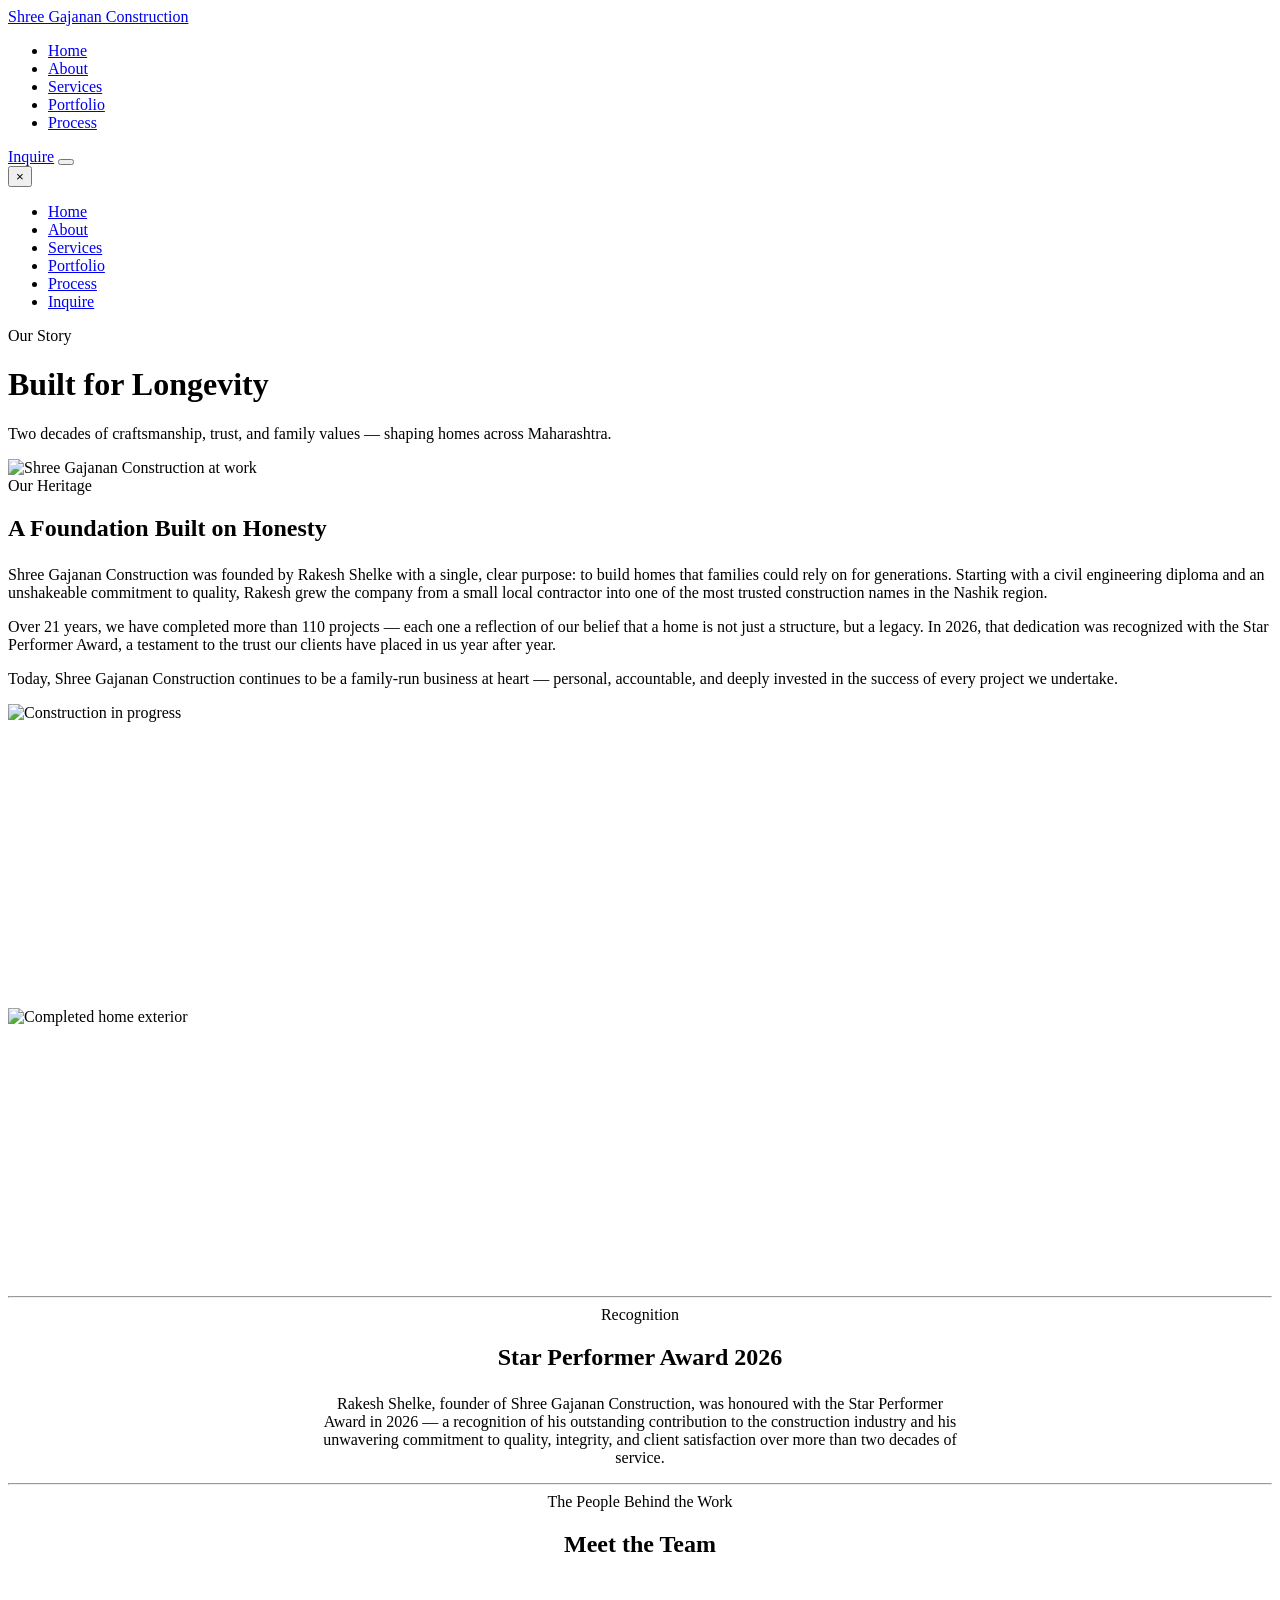
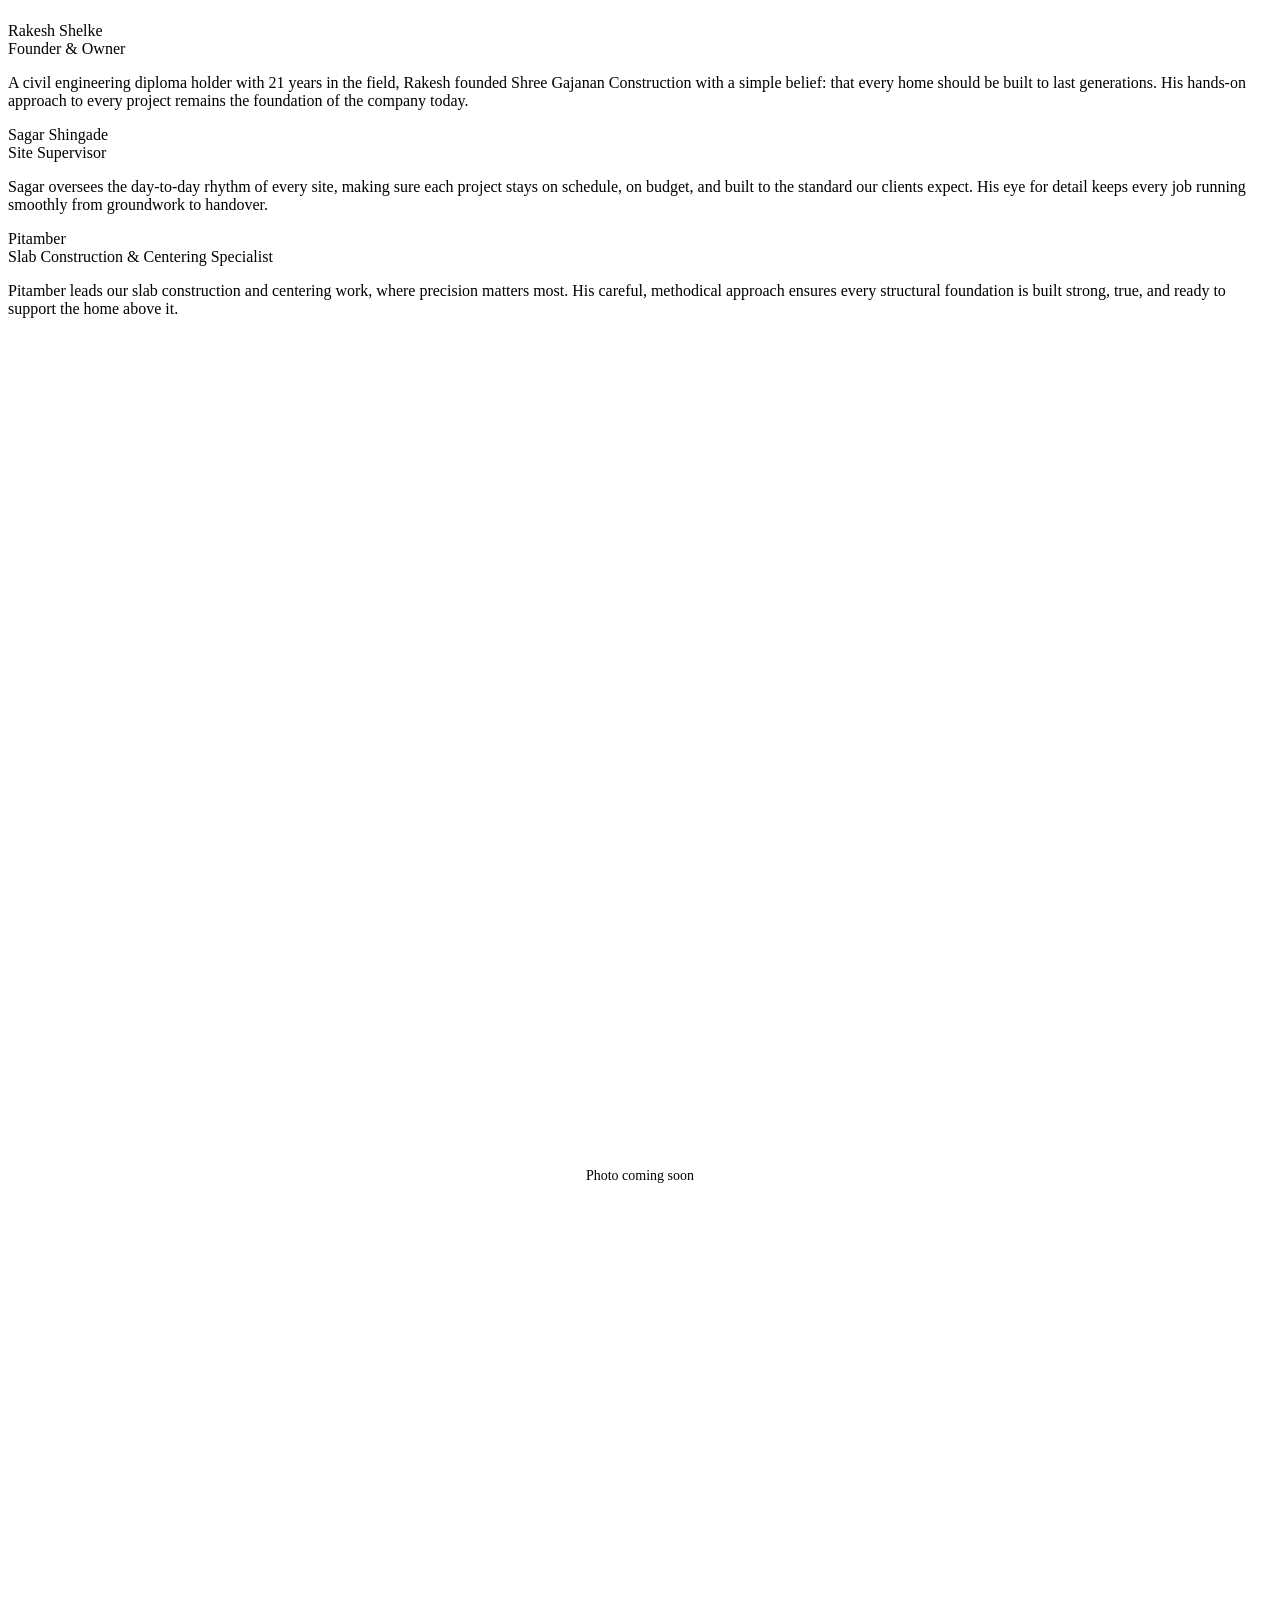
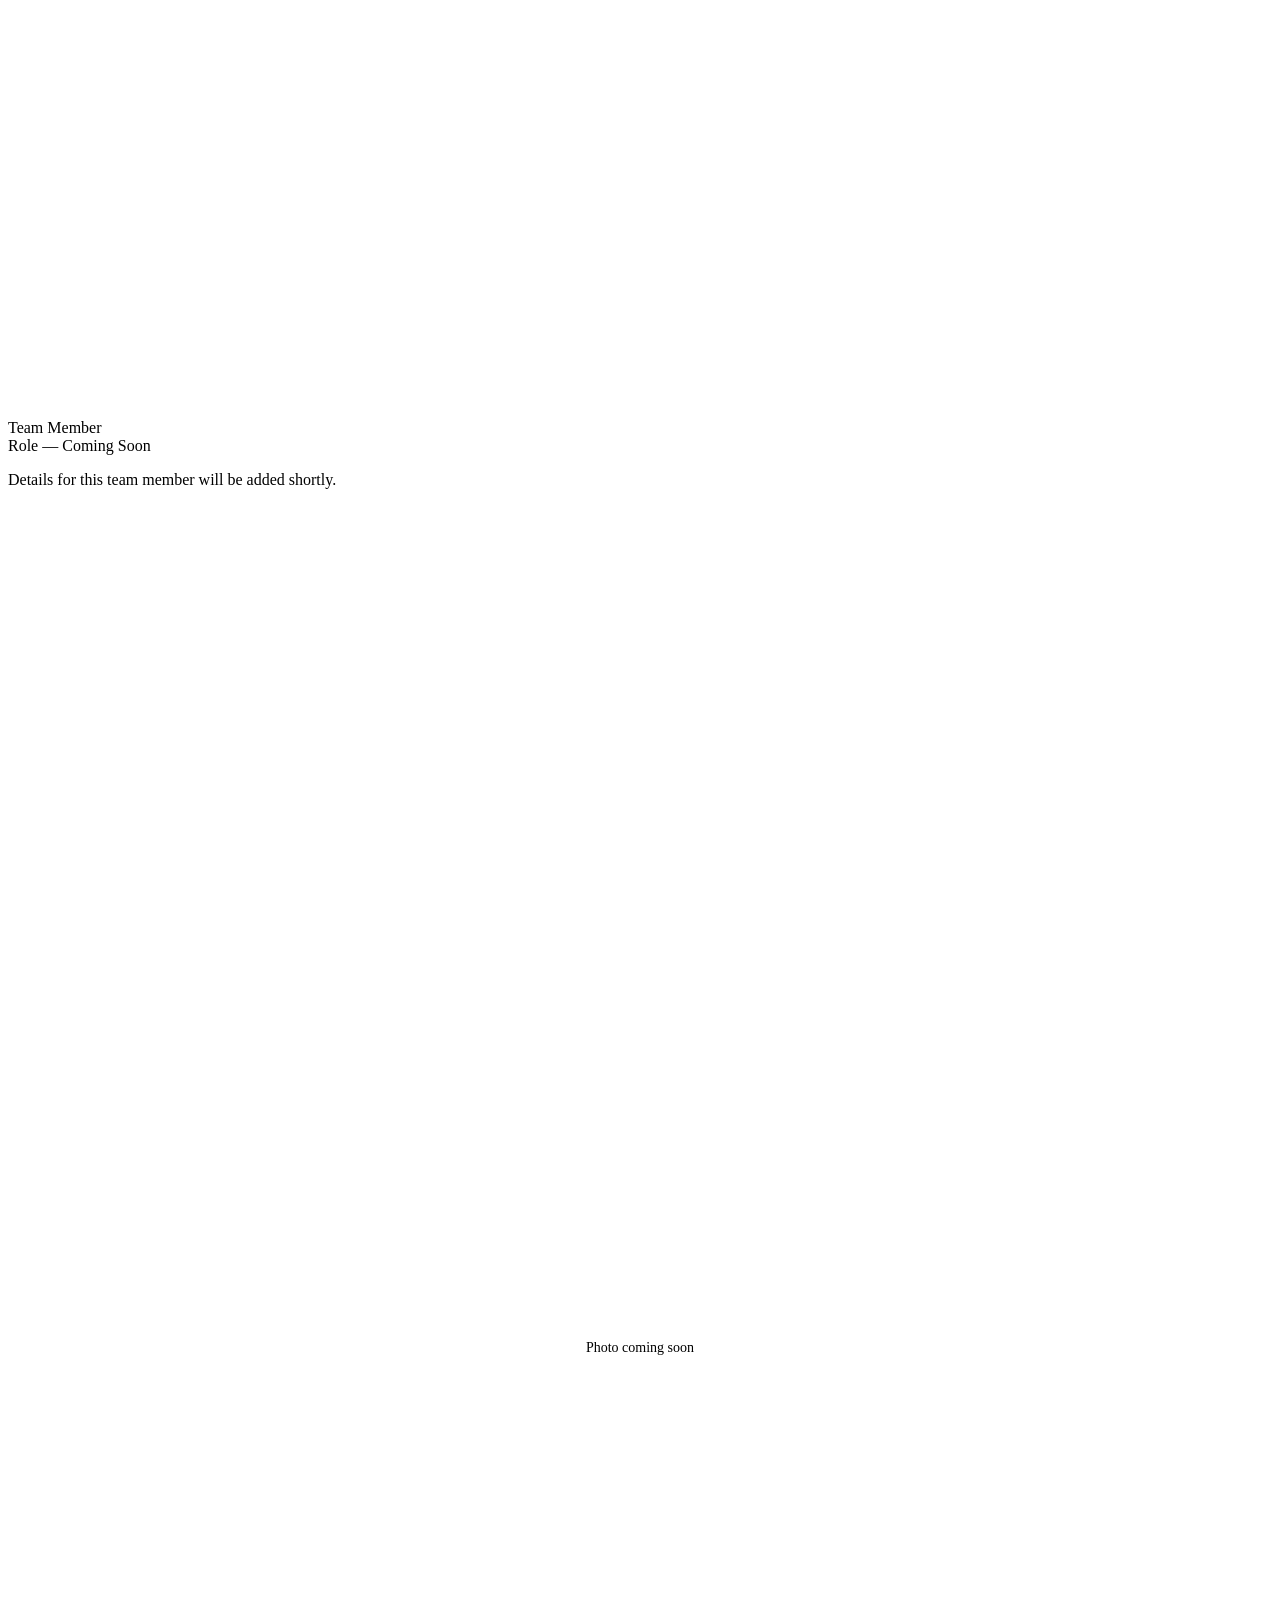
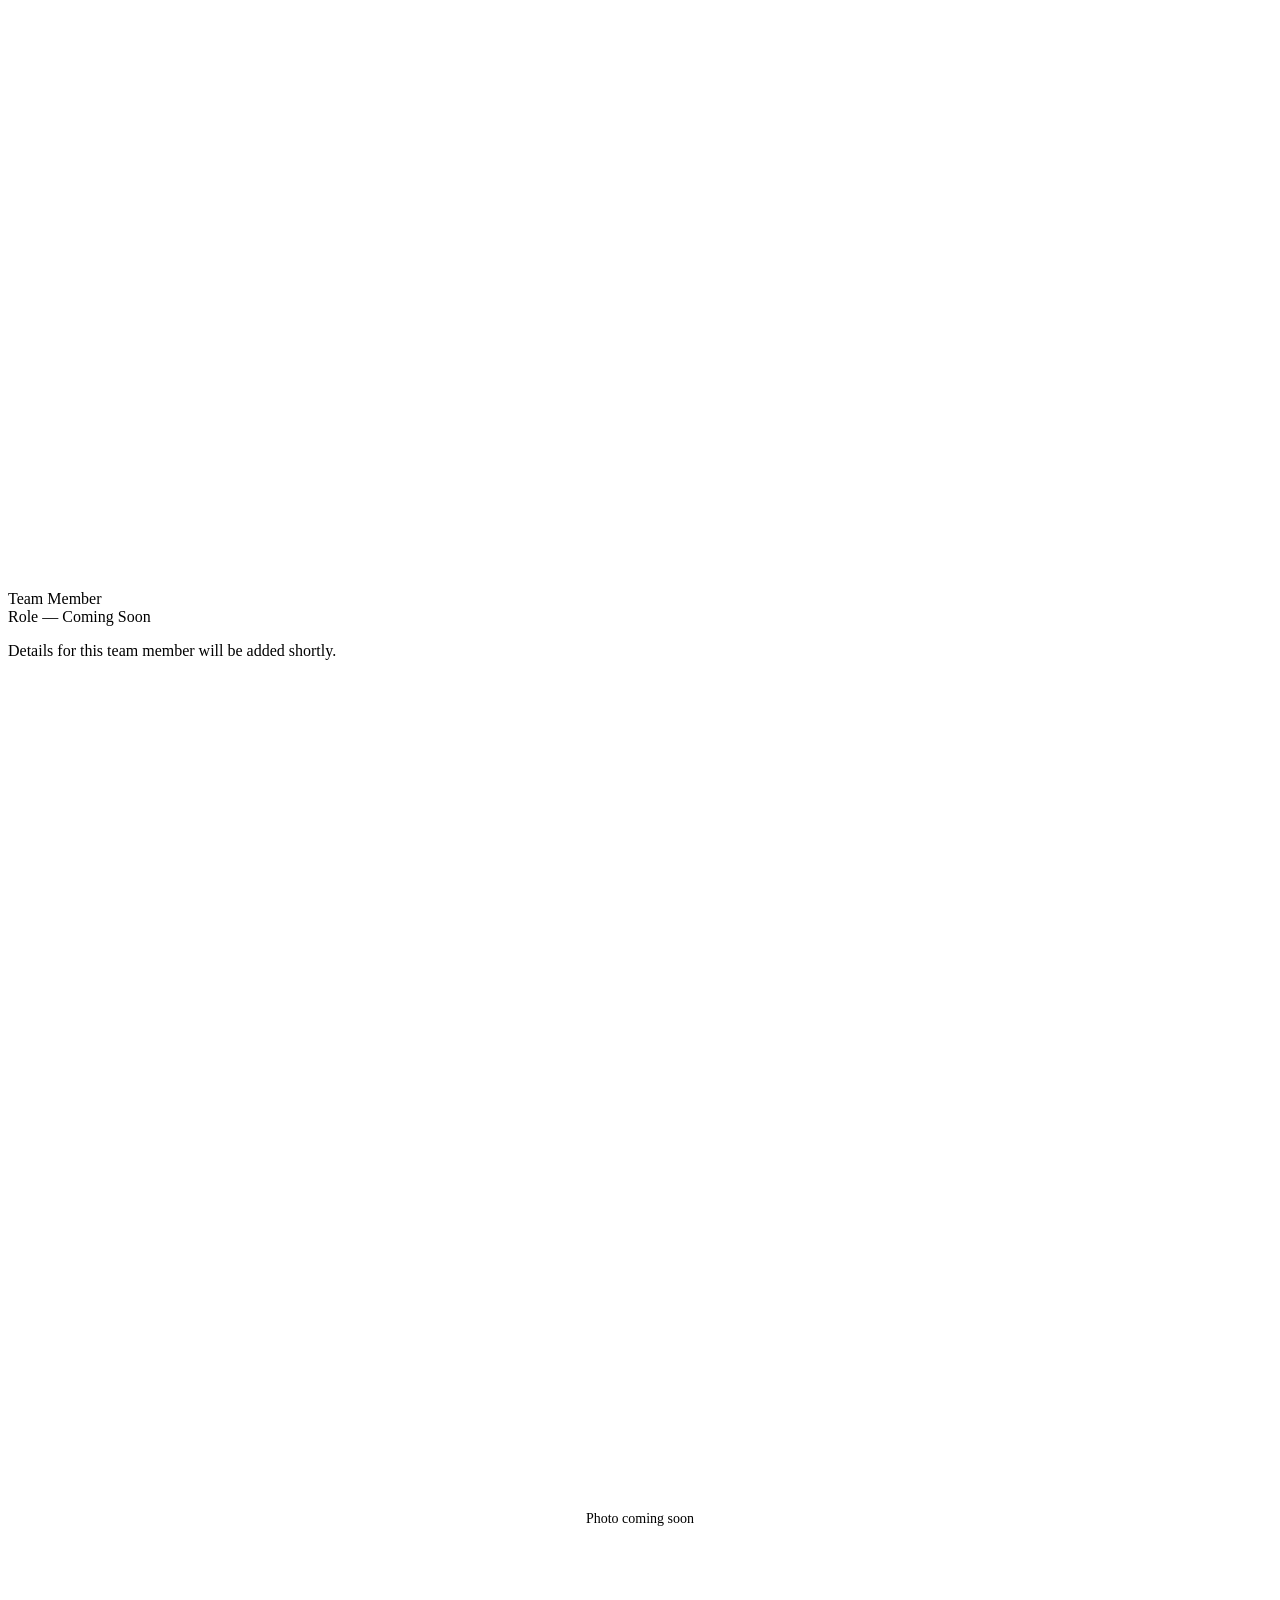
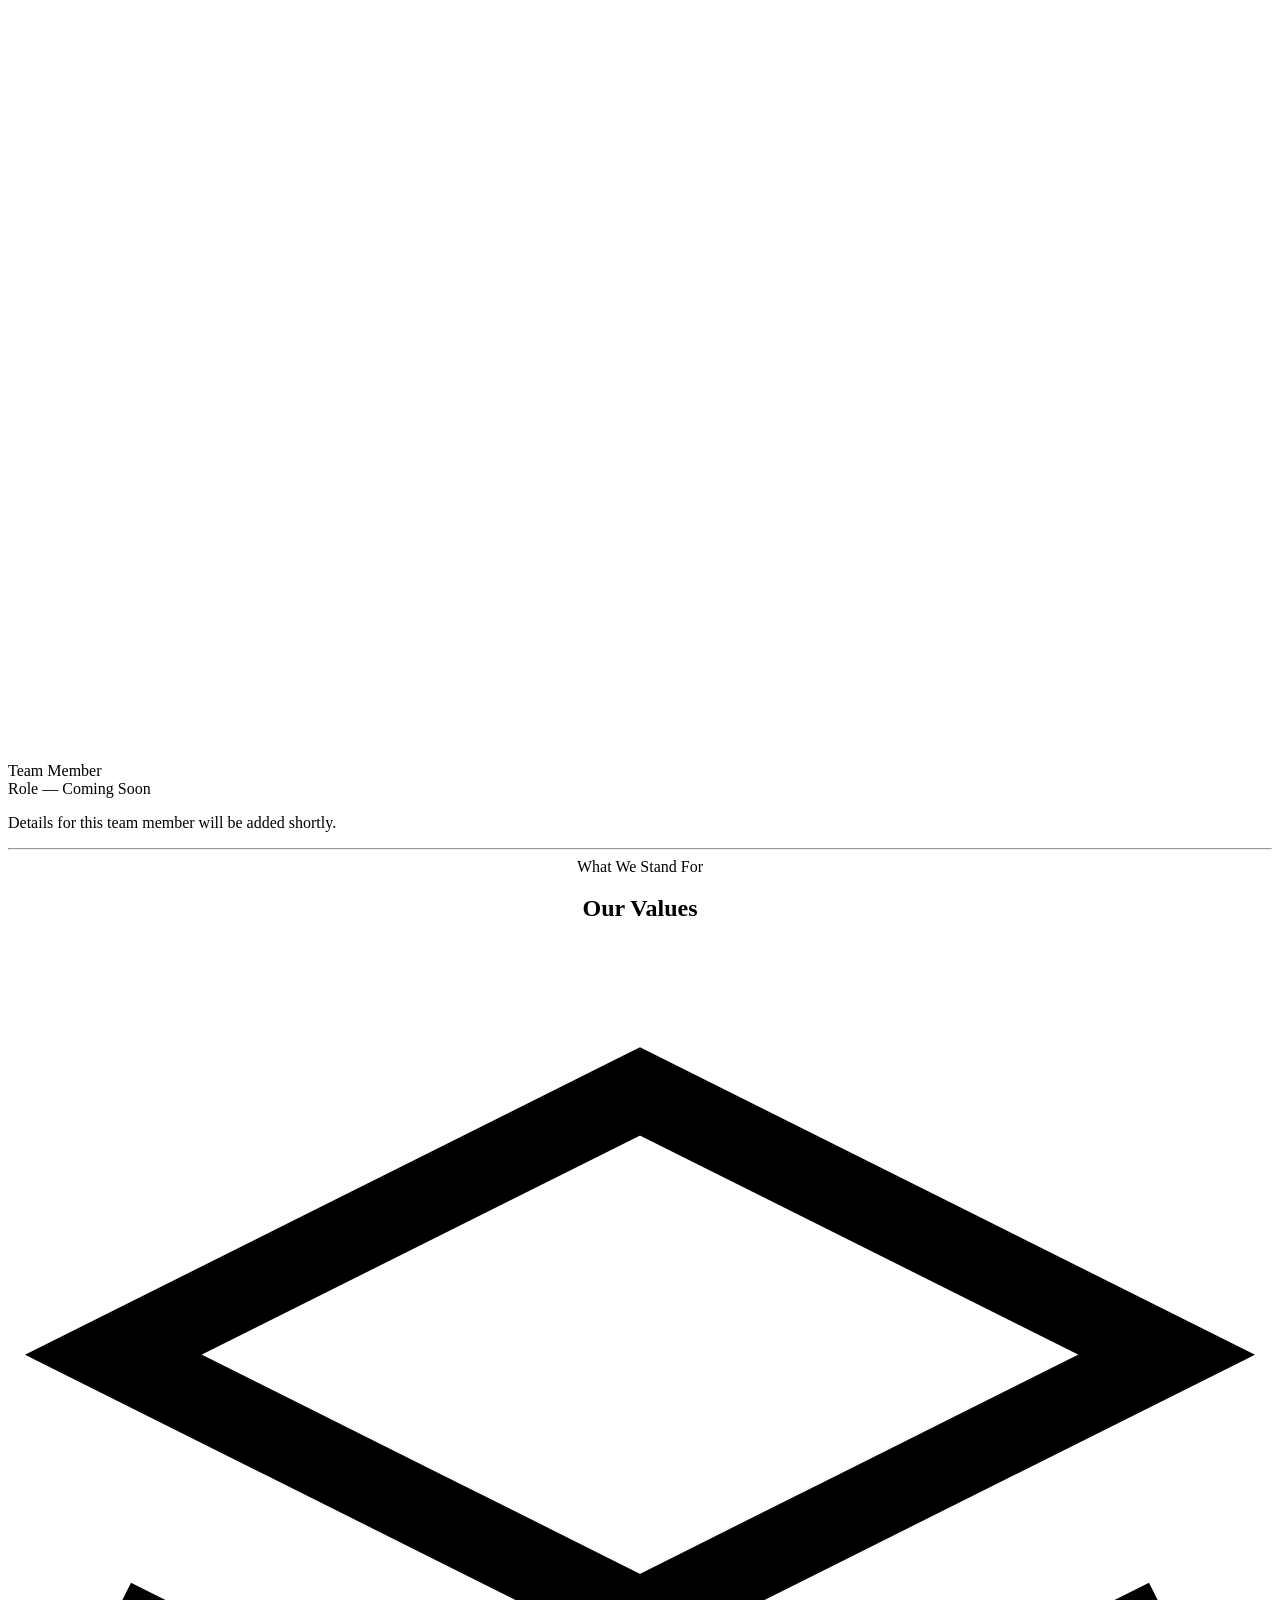
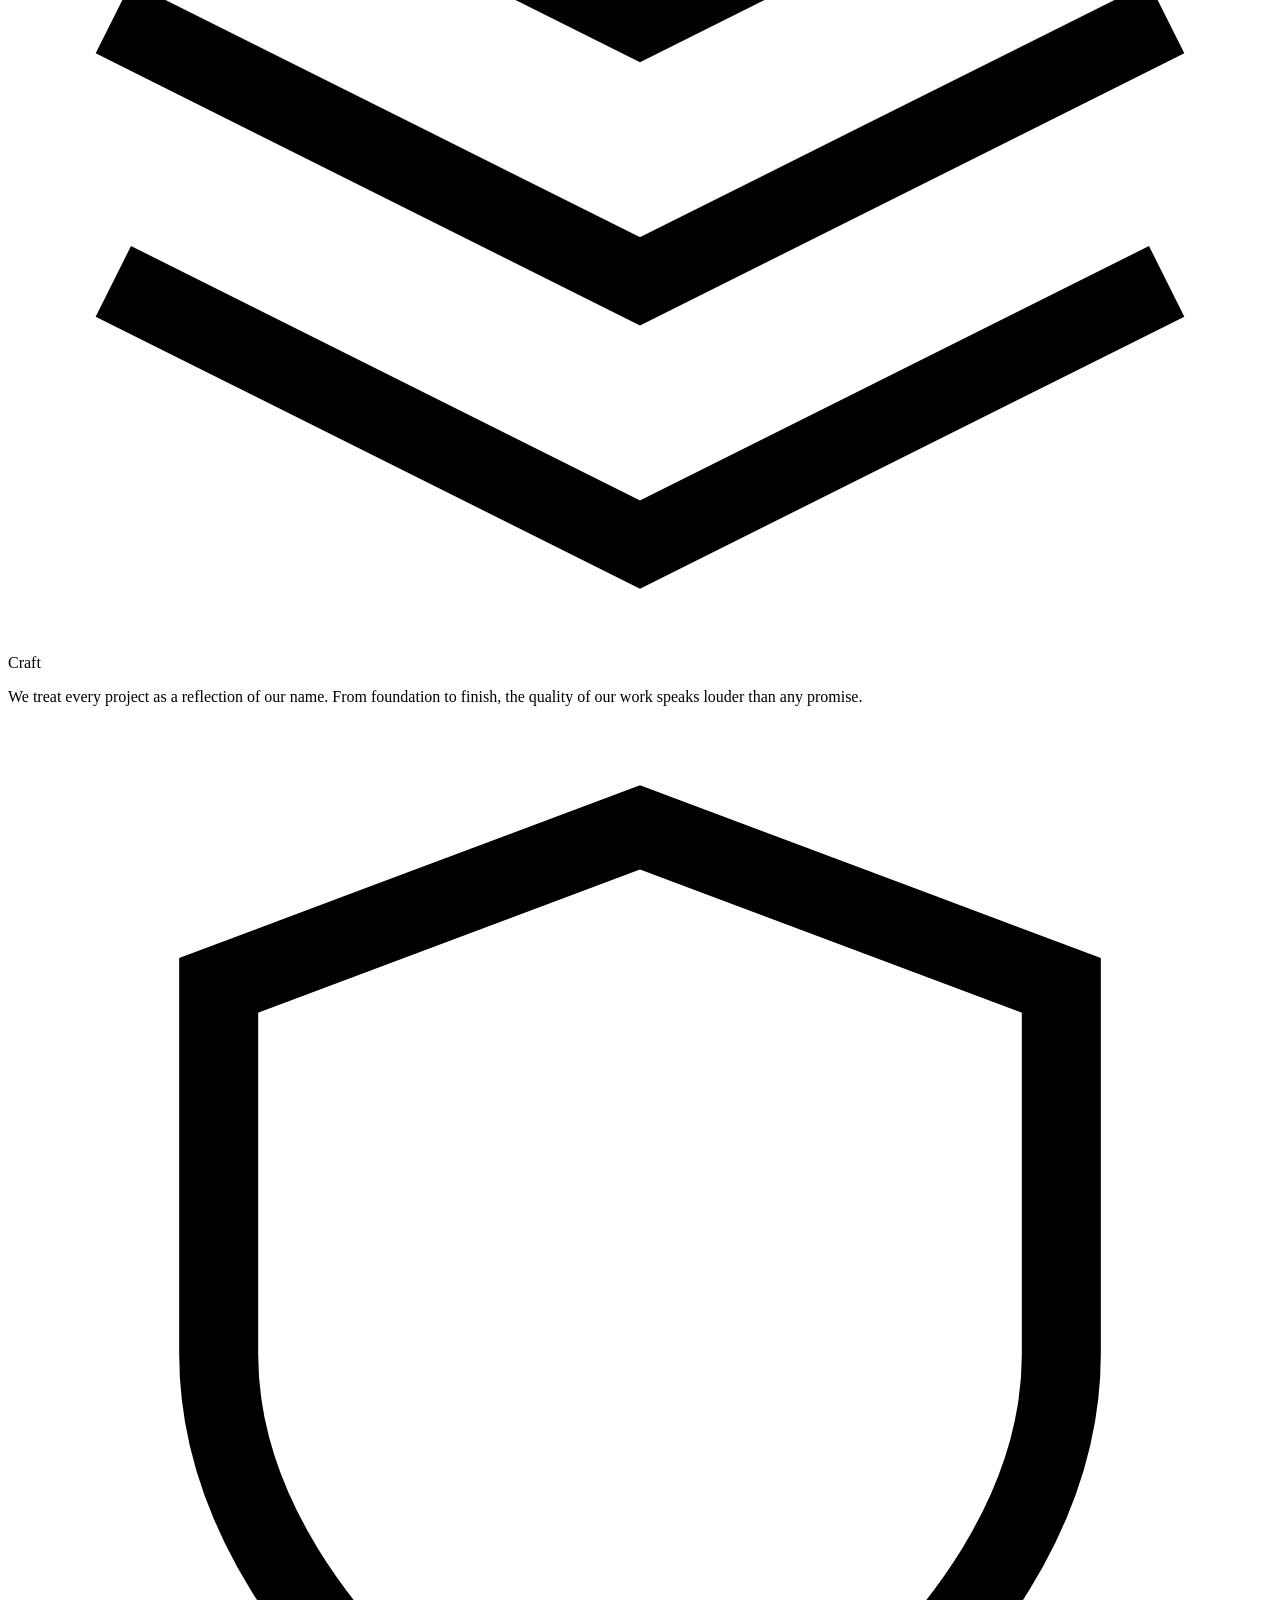
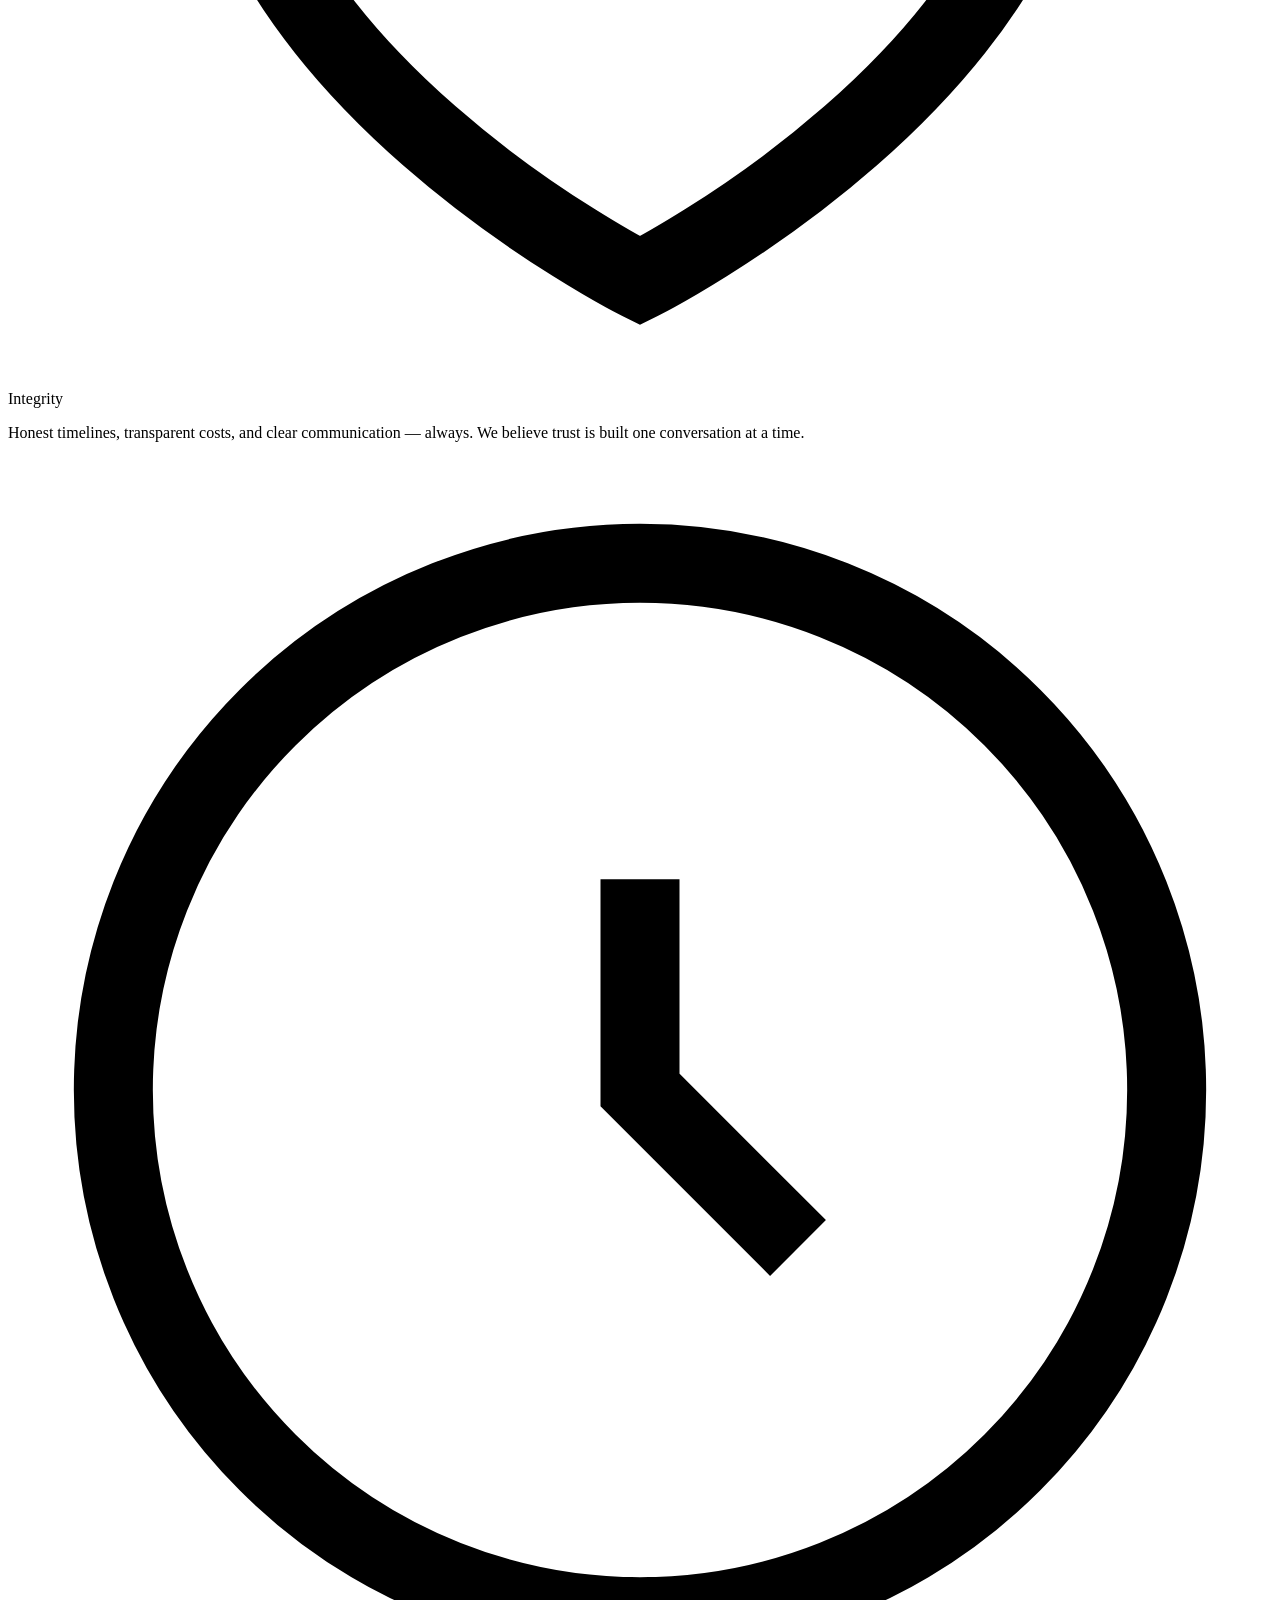
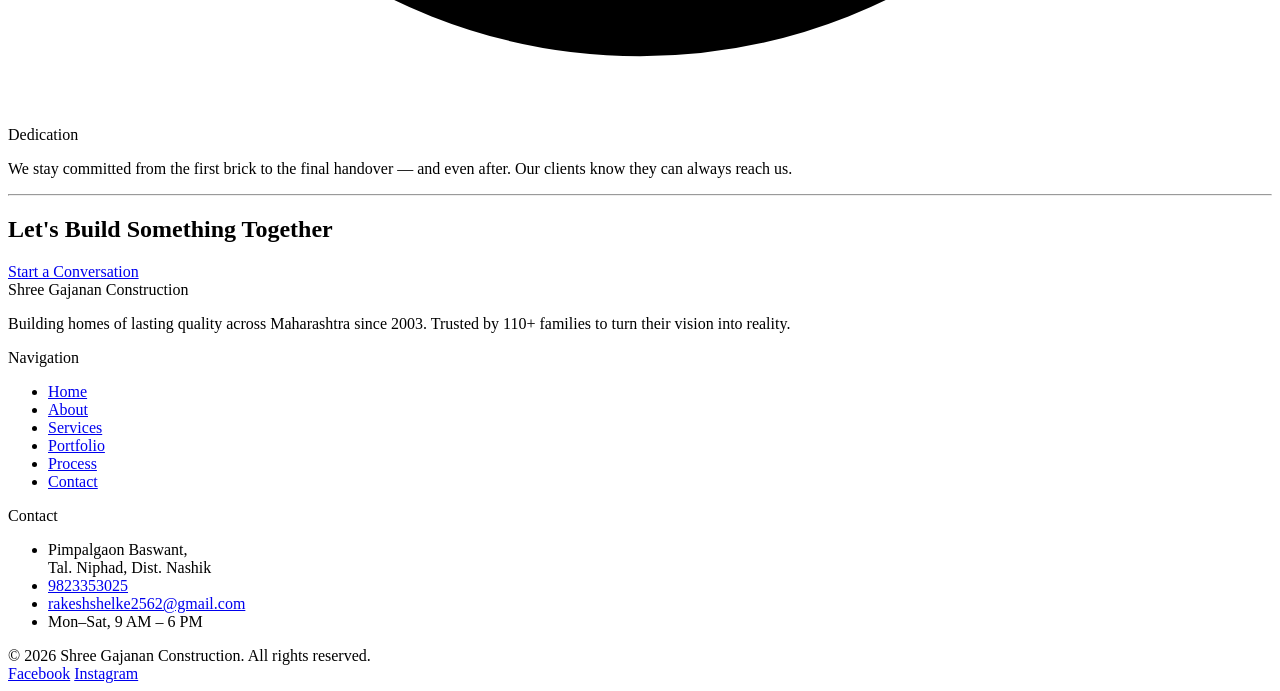
==== about.html @ d3007449 "Add files via upload" ====
<!DOCTYPE html>
<html lang="en">
<head>
  <meta charset="UTF-8" />
  <meta name="viewport" content="width=device-width, initial-scale=1.0" />
  <title>About — Shree Gajanan Construction</title>
  <link rel="stylesheet" href="assets/css/style.css" />
</head>
<body>

  <!-- ============ HEADER ============ -->
  <header class="header">
    <div class="container">
      <div class="header__inner">
        <a href="index.html" class="header__logo">Shree Gajanan Construction</a>
        <nav class="header__nav">
          <ul class="header__nav-links">
            <li><a href="index.html">Home</a></li>
            <li><a href="about.html">About</a></li>
            <li><a href="services.html">Services</a></li>
            <li><a href="portfolio.html">Portfolio</a></li>
            <li><a href="process.html">Process</a></li>
          </ul>
          <a href="contact.html" class="btn btn--primary">Inquire</a>
          <button class="header__hamburger" aria-label="Open menu">
            <span></span><span></span><span></span>
          </button>
        </nav>
      </div>
    </div>
  </header>

  <!-- Mobile Menu -->
  <div class="mobile-menu-overlay"></div>
  <div class="mobile-menu">
    <button class="mobile-menu__close" aria-label="Close menu">&times;</button>
    <ul class="mobile-menu__links">
      <li><a href="index.html">Home</a></li>
      <li><a href="about.html">About</a></li>
      <li><a href="services.html">Services</a></li>
      <li><a href="portfolio.html">Portfolio</a></li>
      <li><a href="process.html">Process</a></li>
      <li><a href="contact.html">Inquire</a></li>
    </ul>
  </div>

  <!-- ============ PAGE HEADER ============ -->
  <div class="container">
    <div class="page-header reveal">
      <span class="eyebrow">Our Story</span>
      <h1 class="section-heading">Built for Longevity</h1>
      <p class="page-header__desc">Two decades of craftsmanship, trust, and family values — shaping homes across Maharashtra.</p>
    </div>
  </div>

  <!-- Page Banner Image -->
  <img src="assets/img/about-banner.jpg" alt="Shree Gajanan Construction at work" class="page-banner" />

  <!-- ============ HERITAGE SECTION ============ -->
  <section class="section">
    <div class="container">
      <div class="grid-2 reveal">
        <div>
          <span class="eyebrow">Our Heritage</span>
          <h2 class="section-heading" style="margin-bottom: 24px;">A Foundation Built on Honesty</h2>
          <p class="body-text" style="margin-bottom: 16px;">Shree Gajanan Construction was founded by Rakesh Shelke with a single, clear purpose: to build homes that families could rely on for generations. Starting with a civil engineering diploma and an unshakeable commitment to quality, Rakesh grew the company from a small local contractor into one of the most trusted construction names in the Nashik region.</p>
          <p class="body-text" style="margin-bottom: 16px;">Over 21 years, we have completed more than 110 projects — each one a reflection of our belief that a home is not just a structure, but a legacy. In 2026, that dedication was recognized with the Star Performer Award, a testament to the trust our clients have placed in us year after year.</p>
          <p class="body-text">Today, Shree Gajanan Construction continues to be a family-run business at heart — personal, accountable, and deeply invested in the success of every project we undertake.</p>
        </div>
        <div style="display: flex; flex-direction: column; gap: 24px;">
          <img src="assets/img/about-1.jpg" alt="Construction in progress" style="width:100%; height:280px; object-fit:cover;" />
          <img src="assets/img/about-2.jpg" alt="Completed home exterior" style="width:100%; height:280px; object-fit:cover;" />
        </div>
      </div>
    </div>
  </section>

  <hr class="divider" />

  <!-- ============ STAR PERFORMER AWARD ============ -->
  <section class="section section--tinted">
    <div class="container">
      <div style="text-align:center; max-width: 640px; margin: 0 auto;" class="reveal">
        <span class="eyebrow">Recognition</span>
        <h2 class="section-heading" style="margin-bottom: 24px;">Star Performer Award 2026</h2>
        <p class="body-text">Rakesh Shelke, founder of Shree Gajanan Construction, was honoured with the Star Performer Award in 2026 — a recognition of his outstanding contribution to the construction industry and his unwavering commitment to quality, integrity, and client satisfaction over more than two decades of service.</p>
      </div>
    </div>
  </section>

  <hr class="divider" />

  <!-- ============ TEAM SECTION ============ -->
  <section class="section">
    <div class="container">
      <div style="text-align:center; margin-bottom: 64px;" class="reveal">
        <span class="eyebrow">The People Behind the Work</span>
        <h2 class="section-heading">Meet the Team</h2>
      </div>
      <div class="grid-3 reveal">

        <!-- Team Member 1 -->
        <div class="team-card">
          <div class="team-card__photo" style="display:flex; align-items:center; justify-content:center; color: var(--color-outline); font-size:14px;">
            <img src="assets/img/team-rakesh.jpg" alt="Rakesh Shelke" class="team-card__photo" onerror="this.style.display='none'" />
          </div>
          <div class="team-card__name">Rakesh Shelke</div>
          <span class="team-card__role">Founder & Owner</span>
          <p class="team-card__bio">A civil engineering diploma holder with 21 years in the field, Rakesh founded Shree Gajanan Construction with a simple belief: that every home should be built to last generations. His hands-on approach to every project remains the foundation of the company today.</p>
        </div>

        <!-- Team Member 2 -->
        <div class="team-card">
          <div class="team-card__photo" style="display:flex; align-items:center; justify-content:center; color: var(--color-outline); font-size:14px;">
            <img src="assets/img/team-sagar.jpg" alt="Sagar Shingade" class="team-card__photo" onerror="this.style.display='none'" />
          </div>
          <div class="team-card__name">Sagar Shingade</div>
          <span class="team-card__role">Site Supervisor</span>
          <p class="team-card__bio">Sagar oversees the day-to-day rhythm of every site, making sure each project stays on schedule, on budget, and built to the standard our clients expect. His eye for detail keeps every job running smoothly from groundwork to handover.</p>
        </div>

        <!-- Team Member 3 -->
        <div class="team-card">
          <div class="team-card__photo" style="display:flex; align-items:center; justify-content:center; color: var(--color-outline); font-size:14px;">
            <img src="assets/img/team-pitamber.jpg" alt="Pitamber" class="team-card__photo" onerror="this.style.display='none'" />
          </div>
          <div class="team-card__name">Pitamber</div>
          <span class="team-card__role">Slab Construction & Centering Specialist</span>
          <p class="team-card__bio">Pitamber leads our slab construction and centering work, where precision matters most. His careful, methodical approach ensures every structural foundation is built strong, true, and ready to support the home above it.</p>
        </div>

        <!-- Team Member 4 — Placeholder -->
        <div class="team-card">
          <div class="team-card__photo" style="background-color: var(--color-surface-container); aspect-ratio: 3/4; display:flex; align-items:center; justify-content:center; color: var(--color-outline); font-size:14px;">
            Photo coming soon
          </div>
          <div class="team-card__name">Team Member</div>
          <span class="team-card__role">Role — Coming Soon</span>
          <p class="team-card__bio">Details for this team member will be added shortly.</p>
        </div>

        <!-- Team Member 5 — Placeholder -->
        <div class="team-card">
          <div class="team-card__photo" style="background-color: var(--color-surface-container); aspect-ratio: 3/4; display:flex; align-items:center; justify-content:center; color: var(--color-outline); font-size:14px;">
            Photo coming soon
          </div>
          <div class="team-card__name">Team Member</div>
          <span class="team-card__role">Role — Coming Soon</span>
          <p class="team-card__bio">Details for this team member will be added shortly.</p>
        </div>

        <!-- Team Member 6 — Placeholder -->
        <div class="team-card">
          <div class="team-card__photo" style="background-color: var(--color-surface-container); aspect-ratio: 3/4; display:flex; align-items:center; justify-content:center; color: var(--color-outline); font-size:14px;">
            Photo coming soon
          </div>
          <div class="team-card__name">Team Member</div>
          <span class="team-card__role">Role — Coming Soon</span>
          <p class="team-card__bio">Details for this team member will be added shortly.</p>
        </div>

      </div>
    </div>
  </section>

  <hr class="divider" />

  <!-- ============ VALUES SECTION ============ -->
  <section class="section section--tinted">
    <div class="container">
      <div style="text-align:center; margin-bottom: 64px;" class="reveal">
        <span class="eyebrow">What We Stand For</span>
        <h2 class="section-heading">Our Values</h2>
      </div>
      <div class="grid-3 reveal">
        <div class="card">
          <svg class="card__icon" viewBox="0 0 24 24" fill="none" stroke="currentColor" stroke-width="1.5">
            <path d="M12 2L2 7l10 5 10-5-10-5z"/><path d="M2 17l10 5 10-5"/><path d="M2 12l10 5 10-5"/>
          </svg>
          <div class="card__title">Craft</div>
          <p class="card__text">We treat every project as a reflection of our name. From foundation to finish, the quality of our work speaks louder than any promise.</p>
        </div>
        <div class="card">
          <svg class="card__icon" viewBox="0 0 24 24" fill="none" stroke="currentColor" stroke-width="1.5">
            <path d="M12 22s8-4 8-10V5l-8-3-8 3v7c0 6 8 10 8 10z"/>
          </svg>
          <div class="card__title">Integrity</div>
          <p class="card__text">Honest timelines, transparent costs, and clear communication — always. We believe trust is built one conversation at a time.</p>
        </div>
        <div class="card">
          <svg class="card__icon" viewBox="0 0 24 24" fill="none" stroke="currentColor" stroke-width="1.5">
            <circle cx="12" cy="12" r="10"/><path d="M12 8v4l3 3"/>
          </svg>
          <div class="card__title">Dedication</div>
          <p class="card__text">We stay committed from the first brick to the final handover — and even after. Our clients know they can always reach us.</p>
        </div>
      </div>
    </div>
  </section>

  <hr class="divider" />

  <!-- ============ CTA BAND ============ -->
  <section class="section cta-band">
    <div class="container reveal">
      <h2 class="cta-band__heading">Let's Build Something Together</h2>
      <a href="contact.html" class="btn btn--primary">Start a Conversation</a>
    </div>
  </section>

  <!-- ============ FOOTER ============ -->
  <footer class="footer">
    <div class="container">
      <div class="footer__grid">
        <div>
          <div class="footer__logo">Shree Gajanan Construction</div>
          <p class="footer__blurb">Building homes of lasting quality across Maharashtra since 2003. Trusted by 110+ families to turn their vision into reality.</p>
        </div>
        <div>
          <div class="footer__heading">Navigation</div>
          <ul class="footer__links">
            <li><a href="index.html">Home</a></li>
            <li><a href="about.html">About</a></li>
            <li><a href="services.html">Services</a></li>
            <li><a href="portfolio.html">Portfolio</a></li>
            <li><a href="process.html">Process</a></li>
            <li><a href="contact.html">Contact</a></li>
          </ul>
        </div>
        <div>
          <div class="footer__heading">Contact</div>
          <ul class="footer__links">
            <li>Pimpalgaon Baswant,<br>Tal. Niphad, Dist. Nashik</li>
            <li><a href="tel:9823353025">9823353025</a></li>
            <li><a href="mailto:rakeshshelke2562@gmail.com">rakeshshelke2562@gmail.com</a></li>
            <li>Mon–Sat, 9 AM – 6 PM</li>
          </ul>
        </div>
      </div>
      <div class="footer__bottom">
        <span>© 2026 Shree Gajanan Construction. All rights reserved.</span>
        <div class="footer__social">
          <a href="#">Facebook</a>
          <a href="#">Instagram</a>
        </div>
      </div>
    </div>
  </footer>

  <script src="assets/js/main.js"></script>
</body>
</html>
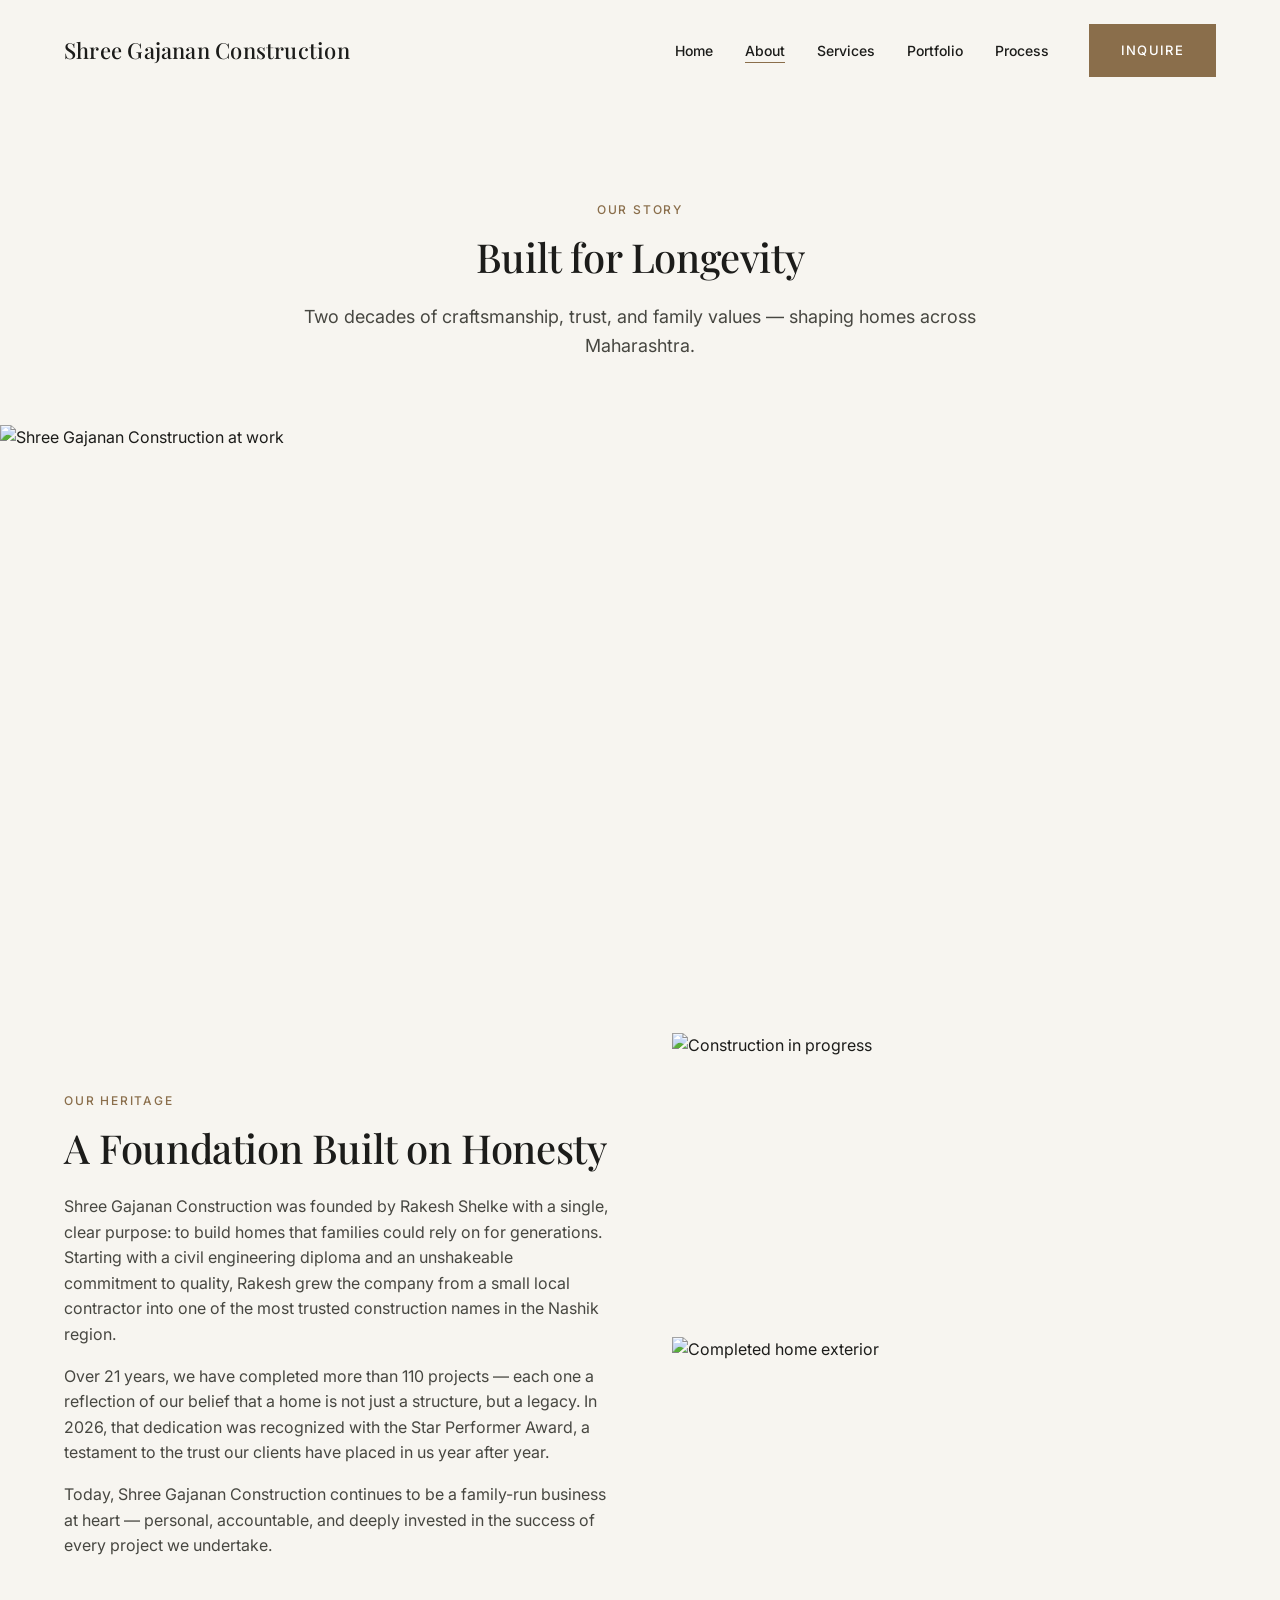
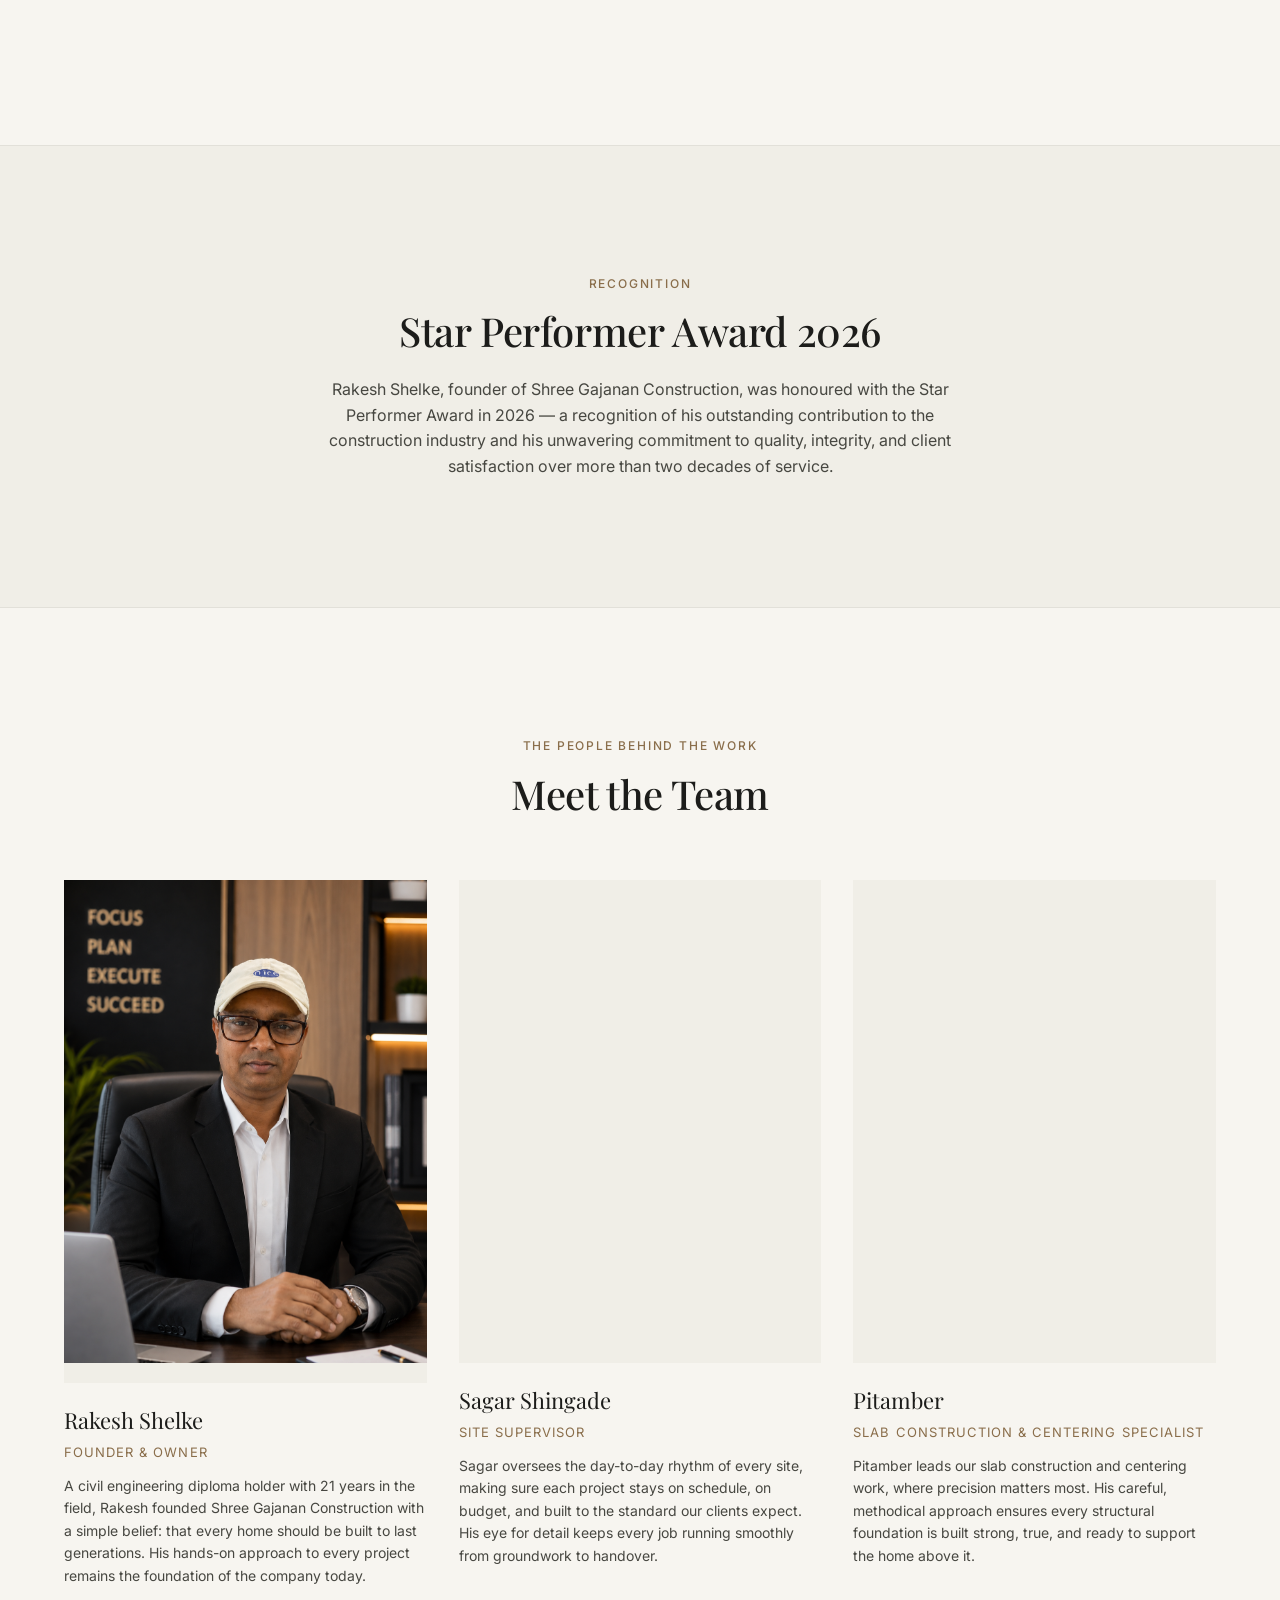
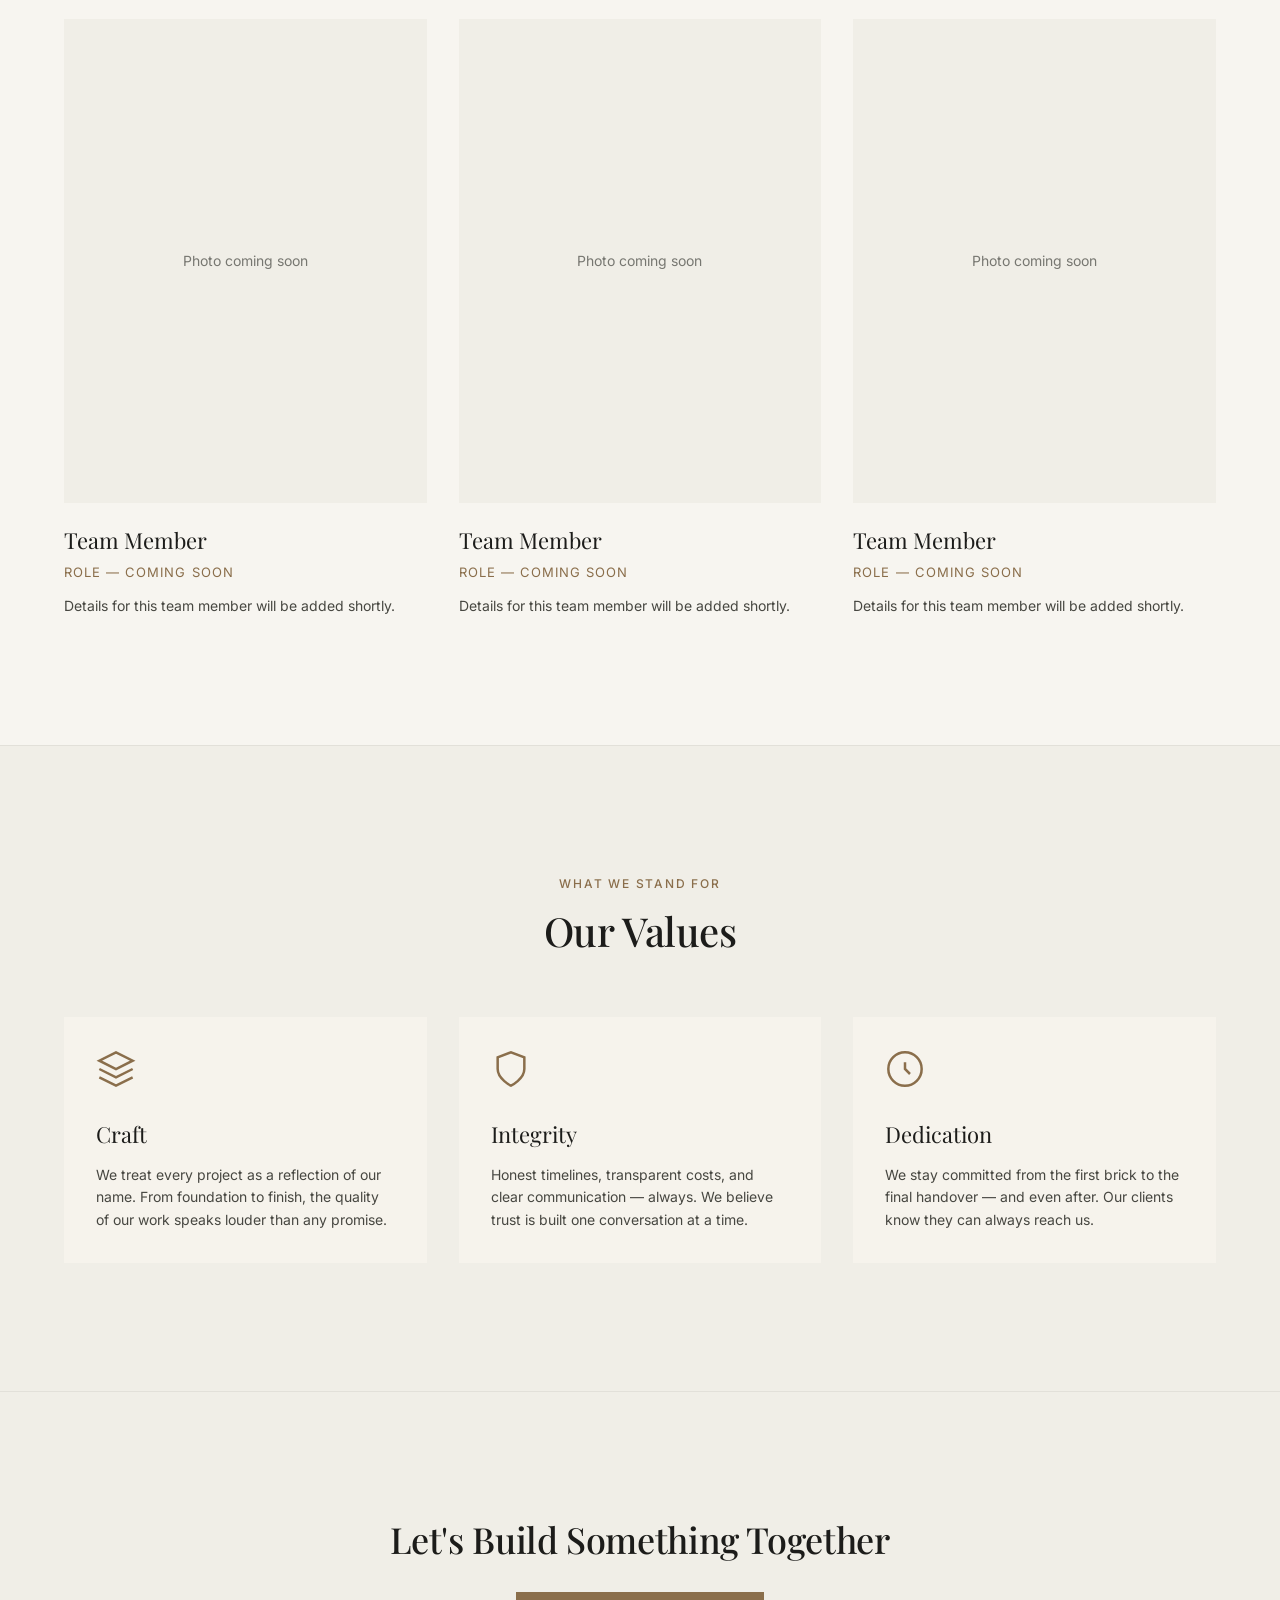
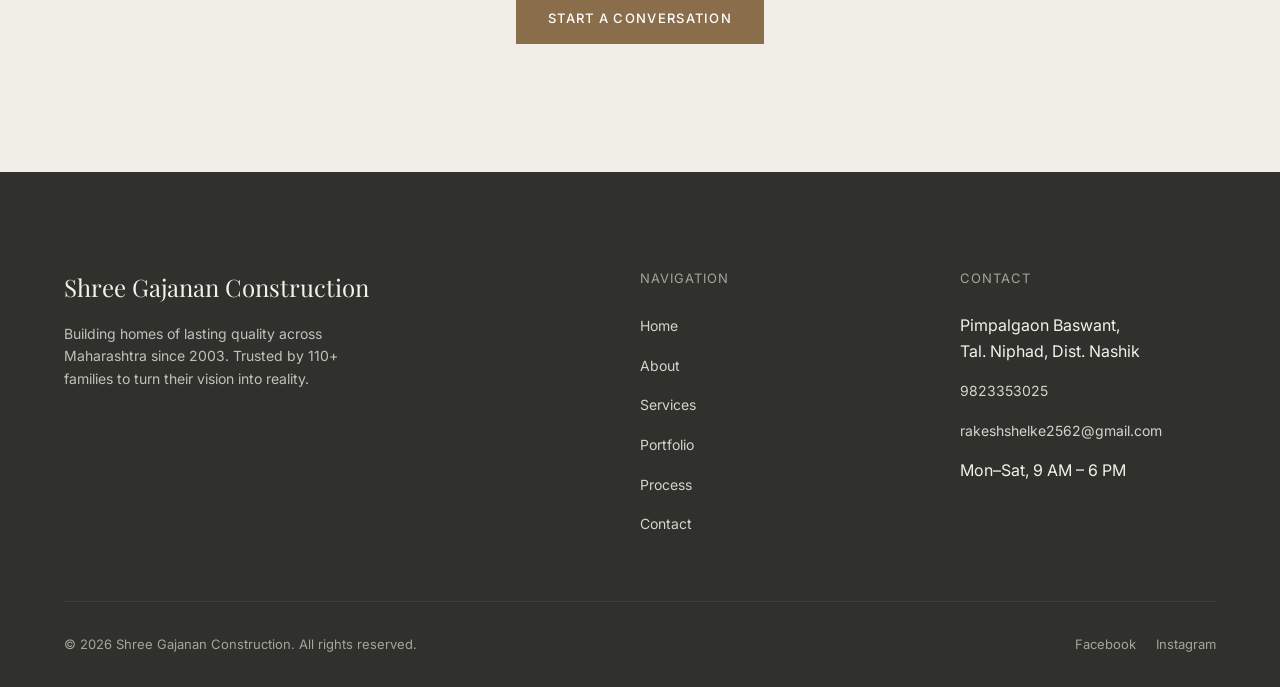
==== commit 0d7b789b: "photos updated" ====
--- a/about.html
+++ b/about.html
@@ -1,252 +1,252 @@
-<!DOCTYPE html>
-<html lang="en">
-<head>
-  <meta charset="UTF-8" />
-  <meta name="viewport" content="width=device-width, initial-scale=1.0" />
-  <title>About — Shree Gajanan Construction</title>
-  <link rel="stylesheet" href="assets/css/style.css" />
-</head>
-<body>
-
-  <!-- ============ HEADER ============ -->
-  <header class="header">
-    <div class="container">
-      <div class="header__inner">
-        <a href="index.html" class="header__logo">Shree Gajanan Construction</a>
-        <nav class="header__nav">
-          <ul class="header__nav-links">
-            <li><a href="index.html">Home</a></li>
-            <li><a href="about.html">About</a></li>
-            <li><a href="services.html">Services</a></li>
-            <li><a href="portfolio.html">Portfolio</a></li>
-            <li><a href="process.html">Process</a></li>
-          </ul>
-          <a href="contact.html" class="btn btn--primary">Inquire</a>
-          <button class="header__hamburger" aria-label="Open menu">
-            <span></span><span></span><span></span>
-          </button>
-        </nav>
-      </div>
-    </div>
-  </header>
-
-  <!-- Mobile Menu -->
-  <div class="mobile-menu-overlay"></div>
-  <div class="mobile-menu">
-    <button class="mobile-menu__close" aria-label="Close menu">&times;</button>
-    <ul class="mobile-menu__links">
-      <li><a href="index.html">Home</a></li>
-      <li><a href="about.html">About</a></li>
-      <li><a href="services.html">Services</a></li>
-      <li><a href="portfolio.html">Portfolio</a></li>
-      <li><a href="process.html">Process</a></li>
-      <li><a href="contact.html">Inquire</a></li>
-    </ul>
-  </div>
-
-  <!-- ============ PAGE HEADER ============ -->
-  <div class="container">
-    <div class="page-header reveal">
-      <span class="eyebrow">Our Story</span>
-      <h1 class="section-heading">Built for Longevity</h1>
-      <p class="page-header__desc">Two decades of craftsmanship, trust, and family values — shaping homes across Maharashtra.</p>
-    </div>
-  </div>
-
-  <!-- Page Banner Image -->
-  <img src="assets/img/about-banner.jpg" alt="Shree Gajanan Construction at work" class="page-banner" />
-
-  <!-- ============ HERITAGE SECTION ============ -->
-  <section class="section">
-    <div class="container">
-      <div class="grid-2 reveal">
-        <div>
-          <span class="eyebrow">Our Heritage</span>
-          <h2 class="section-heading" style="margin-bottom: 24px;">A Foundation Built on Honesty</h2>
-          <p class="body-text" style="margin-bottom: 16px;">Shree Gajanan Construction was founded by Rakesh Shelke with a single, clear purpose: to build homes that families could rely on for generations. Starting with a civil engineering diploma and an unshakeable commitment to quality, Rakesh grew the company from a small local contractor into one of the most trusted construction names in the Nashik region.</p>
-          <p class="body-text" style="margin-bottom: 16px;">Over 21 years, we have completed more than 110 projects — each one a reflection of our belief that a home is not just a structure, but a legacy. In 2026, that dedication was recognized with the Star Performer Award, a testament to the trust our clients have placed in us year after year.</p>
-          <p class="body-text">Today, Shree Gajanan Construction continues to be a family-run business at heart — personal, accountable, and deeply invested in the success of every project we undertake.</p>
-        </div>
-        <div style="display: flex; flex-direction: column; gap: 24px;">
-          <img src="assets/img/about-1.jpg" alt="Construction in progress" style="width:100%; height:280px; object-fit:cover;" />
-          <img src="assets/img/about-2.jpg" alt="Completed home exterior" style="width:100%; height:280px; object-fit:cover;" />
-        </div>
-      </div>
-    </div>
-  </section>
-
-  <hr class="divider" />
-
-  <!-- ============ STAR PERFORMER AWARD ============ -->
-  <section class="section section--tinted">
-    <div class="container">
-      <div style="text-align:center; max-width: 640px; margin: 0 auto;" class="reveal">
-        <span class="eyebrow">Recognition</span>
-        <h2 class="section-heading" style="margin-bottom: 24px;">Star Performer Award 2026</h2>
-        <p class="body-text">Rakesh Shelke, founder of Shree Gajanan Construction, was honoured with the Star Performer Award in 2026 — a recognition of his outstanding contribution to the construction industry and his unwavering commitment to quality, integrity, and client satisfaction over more than two decades of service.</p>
-      </div>
-    </div>
-  </section>
-
-  <hr class="divider" />
-
-  <!-- ============ TEAM SECTION ============ -->
-  <section class="section">
-    <div class="container">
-      <div style="text-align:center; margin-bottom: 64px;" class="reveal">
-        <span class="eyebrow">The People Behind the Work</span>
-        <h2 class="section-heading">Meet the Team</h2>
-      </div>
-      <div class="grid-3 reveal">
-
-        <!-- Team Member 1 -->
-        <div class="team-card">
-          <div class="team-card__photo" style="display:flex; align-items:center; justify-content:center; color: var(--color-outline); font-size:14px;">
-            <img src="assets/img/team-rakesh.jpg" alt="Rakesh Shelke" class="team-card__photo" onerror="this.style.display='none'" />
-          </div>
-          <div class="team-card__name">Rakesh Shelke</div>
-          <span class="team-card__role">Founder & Owner</span>
-          <p class="team-card__bio">A civil engineering diploma holder with 21 years in the field, Rakesh founded Shree Gajanan Construction with a simple belief: that every home should be built to last generations. His hands-on approach to every project remains the foundation of the company today.</p>
-        </div>
-
-        <!-- Team Member 2 -->
-        <div class="team-card">
-          <div class="team-card__photo" style="display:flex; align-items:center; justify-content:center; color: var(--color-outline); font-size:14px;">
-            <img src="assets/img/team-sagar.jpg" alt="Sagar Shingade" class="team-card__photo" onerror="this.style.display='none'" />
-          </div>
-          <div class="team-card__name">Sagar Shingade</div>
-          <span class="team-card__role">Site Supervisor</span>
-          <p class="team-card__bio">Sagar oversees the day-to-day rhythm of every site, making sure each project stays on schedule, on budget, and built to the standard our clients expect. His eye for detail keeps every job running smoothly from groundwork to handover.</p>
-        </div>
-
-        <!-- Team Member 3 -->
-        <div class="team-card">
-          <div class="team-card__photo" style="display:flex; align-items:center; justify-content:center; color: var(--color-outline); font-size:14px;">
-            <img src="assets/img/team-pitamber.jpg" alt="Pitamber" class="team-card__photo" onerror="this.style.display='none'" />
-          </div>
-          <div class="team-card__name">Pitamber</div>
-          <span class="team-card__role">Slab Construction & Centering Specialist</span>
-          <p class="team-card__bio">Pitamber leads our slab construction and centering work, where precision matters most. His careful, methodical approach ensures every structural foundation is built strong, true, and ready to support the home above it.</p>
-        </div>
-
-        <!-- Team Member 4 — Placeholder -->
-        <div class="team-card">
-          <div class="team-card__photo" style="background-color: var(--color-surface-container); aspect-ratio: 3/4; display:flex; align-items:center; justify-content:center; color: var(--color-outline); font-size:14px;">
-            Photo coming soon
-          </div>
-          <div class="team-card__name">Team Member</div>
-          <span class="team-card__role">Role — Coming Soon</span>
-          <p class="team-card__bio">Details for this team member will be added shortly.</p>
-        </div>
-
-        <!-- Team Member 5 — Placeholder -->
-        <div class="team-card">
-          <div class="team-card__photo" style="background-color: var(--color-surface-container); aspect-ratio: 3/4; display:flex; align-items:center; justify-content:center; color: var(--color-outline); font-size:14px;">
-            Photo coming soon
-          </div>
-          <div class="team-card__name">Team Member</div>
-          <span class="team-card__role">Role — Coming Soon</span>
-          <p class="team-card__bio">Details for this team member will be added shortly.</p>
-        </div>
-
-        <!-- Team Member 6 — Placeholder -->
-        <div class="team-card">
-          <div class="team-card__photo" style="background-color: var(--color-surface-container); aspect-ratio: 3/4; display:flex; align-items:center; justify-content:center; color: var(--color-outline); font-size:14px;">
-            Photo coming soon
-          </div>
-          <div class="team-card__name">Team Member</div>
-          <span class="team-card__role">Role — Coming Soon</span>
-          <p class="team-card__bio">Details for this team member will be added shortly.</p>
-        </div>
-
-      </div>
-    </div>
-  </section>
-
-  <hr class="divider" />
-
-  <!-- ============ VALUES SECTION ============ -->
-  <section class="section section--tinted">
-    <div class="container">
-      <div style="text-align:center; margin-bottom: 64px;" class="reveal">
-        <span class="eyebrow">What We Stand For</span>
-        <h2 class="section-heading">Our Values</h2>
-      </div>
-      <div class="grid-3 reveal">
-        <div class="card">
-          <svg class="card__icon" viewBox="0 0 24 24" fill="none" stroke="currentColor" stroke-width="1.5">
-            <path d="M12 2L2 7l10 5 10-5-10-5z"/><path d="M2 17l10 5 10-5"/><path d="M2 12l10 5 10-5"/>
-          </svg>
-          <div class="card__title">Craft</div>
-          <p class="card__text">We treat every project as a reflection of our name. From foundation to finish, the quality of our work speaks louder than any promise.</p>
-        </div>
-        <div class="card">
-          <svg class="card__icon" viewBox="0 0 24 24" fill="none" stroke="currentColor" stroke-width="1.5">
-            <path d="M12 22s8-4 8-10V5l-8-3-8 3v7c0 6 8 10 8 10z"/>
-          </svg>
-          <div class="card__title">Integrity</div>
-          <p class="card__text">Honest timelines, transparent costs, and clear communication — always. We believe trust is built one conversation at a time.</p>
-        </div>
-        <div class="card">
-          <svg class="card__icon" viewBox="0 0 24 24" fill="none" stroke="currentColor" stroke-width="1.5">
-            <circle cx="12" cy="12" r="10"/><path d="M12 8v4l3 3"/>
-          </svg>
-          <div class="card__title">Dedication</div>
-          <p class="card__text">We stay committed from the first brick to the final handover — and even after. Our clients know they can always reach us.</p>
-        </div>
-      </div>
-    </div>
-  </section>
-
-  <hr class="divider" />
-
-  <!-- ============ CTA BAND ============ -->
-  <section class="section cta-band">
-    <div class="container reveal">
-      <h2 class="cta-band__heading">Let's Build Something Together</h2>
-      <a href="contact.html" class="btn btn--primary">Start a Conversation</a>
-    </div>
-  </section>
-
-  <!-- ============ FOOTER ============ -->
-  <footer class="footer">
-    <div class="container">
-      <div class="footer__grid">
-        <div>
-          <div class="footer__logo">Shree Gajanan Construction</div>
-          <p class="footer__blurb">Building homes of lasting quality across Maharashtra since 2003. Trusted by 110+ families to turn their vision into reality.</p>
-        </div>
-        <div>
-          <div class="footer__heading">Navigation</div>
-          <ul class="footer__links">
-            <li><a href="index.html">Home</a></li>
-            <li><a href="about.html">About</a></li>
-            <li><a href="services.html">Services</a></li>
-            <li><a href="portfolio.html">Portfolio</a></li>
-            <li><a href="process.html">Process</a></li>
-            <li><a href="contact.html">Contact</a></li>
-          </ul>
-        </div>
-        <div>
-          <div class="footer__heading">Contact</div>
-          <ul class="footer__links">
-            <li>Pimpalgaon Baswant,<br>Tal. Niphad, Dist. Nashik</li>
-            <li><a href="tel:9823353025">9823353025</a></li>
-            <li><a href="mailto:rakeshshelke2562@gmail.com">rakeshshelke2562@gmail.com</a></li>
-            <li>Mon–Sat, 9 AM – 6 PM</li>
-          </ul>
-        </div>
-      </div>
-      <div class="footer__bottom">
-        <span>© 2026 Shree Gajanan Construction. All rights reserved.</span>
-        <div class="footer__social">
-          <a href="#">Facebook</a>
-          <a href="#">Instagram</a>
-        </div>
-      </div>
-    </div>
-  </footer>
-
-  <script src="assets/js/main.js"></script>
-</body>
+<!DOCTYPE html>
+<html lang="en">
+<head>
+  <meta charset="UTF-8" />
+  <meta name="viewport" content="width=device-width, initial-scale=1.0" />
+  <title>About — Shree Gajanan Construction</title>
+  <link rel="stylesheet" href="assets/css/style.css" />
+</head>
+<body>
+
+  <!-- ============ HEADER ============ -->
+  <header class="header">
+    <div class="container">
+      <div class="header__inner">
+        <a href="index.html" class="header__logo">Shree Gajanan Construction</a>
+        <nav class="header__nav">
+          <ul class="header__nav-links">
+            <li><a href="index.html">Home</a></li>
+            <li><a href="about.html">About</a></li>
+            <li><a href="services.html">Services</a></li>
+            <li><a href="portfolio.html">Portfolio</a></li>
+            <li><a href="process.html">Process</a></li>
+          </ul>
+          <a href="contact.html" class="btn btn--primary">Inquire</a>
+          <button class="header__hamburger" aria-label="Open menu">
+            <span></span><span></span><span></span>
+          </button>
+        </nav>
+      </div>
+    </div>
+  </header>
+
+  <!-- Mobile Menu -->
+  <div class="mobile-menu-overlay"></div>
+  <div class="mobile-menu">
+    <button class="mobile-menu__close" aria-label="Close menu">&times;</button>
+    <ul class="mobile-menu__links">
+      <li><a href="index.html">Home</a></li>
+      <li><a href="about.html">About</a></li>
+      <li><a href="services.html">Services</a></li>
+      <li><a href="portfolio.html">Portfolio</a></li>
+      <li><a href="process.html">Process</a></li>
+      <li><a href="contact.html">Inquire</a></li>
+    </ul>
+  </div>
+
+  <!-- ============ PAGE HEADER ============ -->
+  <div class="container">
+    <div class="page-header reveal">
+      <span class="eyebrow">Our Story</span>
+      <h1 class="section-heading">Built for Longevity</h1>
+      <p class="page-header__desc">Two decades of craftsmanship, trust, and family values — shaping homes across Maharashtra.</p>
+    </div>
+  </div>
+
+  <!-- Page Banner Image -->
+  <img src="assets/img/about-banner.jpg" alt="Shree Gajanan Construction at work" class="page-banner" />
+
+  <!-- ============ HERITAGE SECTION ============ -->
+  <section class="section">
+    <div class="container">
+      <div class="grid-2 reveal">
+        <div>
+          <span class="eyebrow">Our Heritage</span>
+          <h2 class="section-heading" style="margin-bottom: 24px;">A Foundation Built on Honesty</h2>
+          <p class="body-text" style="margin-bottom: 16px;">Shree Gajanan Construction was founded by Rakesh Shelke with a single, clear purpose: to build homes that families could rely on for generations. Starting with a civil engineering diploma and an unshakeable commitment to quality, Rakesh grew the company from a small local contractor into one of the most trusted construction names in the Nashik region.</p>
+          <p class="body-text" style="margin-bottom: 16px;">Over 21 years, we have completed more than 110 projects — each one a reflection of our belief that a home is not just a structure, but a legacy. In 2026, that dedication was recognized with the Star Performer Award, a testament to the trust our clients have placed in us year after year.</p>
+          <p class="body-text">Today, Shree Gajanan Construction continues to be a family-run business at heart — personal, accountable, and deeply invested in the success of every project we undertake.</p>
+        </div>
+        <div style="display: flex; flex-direction: column; gap: 24px;">
+          <img src="assets/img/about-1.jpg" alt="Construction in progress" style="width:100%; height:280px; object-fit:cover;" />
+          <img src="assets/img/about-2.jpg" alt="Completed home exterior" style="width:100%; height:280px; object-fit:cover;" />
+        </div>
+      </div>
+    </div>
+  </section>
+
+  <hr class="divider" />
+
+  <!-- ============ STAR PERFORMER AWARD ============ -->
+  <section class="section section--tinted">
+    <div class="container">
+      <div style="text-align:center; max-width: 640px; margin: 0 auto;" class="reveal">
+        <span class="eyebrow">Recognition</span>
+        <h2 class="section-heading" style="margin-bottom: 24px;">Star Performer Award 2026</h2>
+        <p class="body-text">Rakesh Shelke, founder of Shree Gajanan Construction, was honoured with the Star Performer Award in 2026 — a recognition of his outstanding contribution to the construction industry and his unwavering commitment to quality, integrity, and client satisfaction over more than two decades of service.</p>
+      </div>
+    </div>
+  </section>
+
+  <hr class="divider" />
+
+  <!-- ============ TEAM SECTION ============ -->
+  <section class="section">
+    <div class="container">
+      <div style="text-align:center; margin-bottom: 64px;" class="reveal">
+        <span class="eyebrow">The People Behind the Work</span>
+        <h2 class="section-heading">Meet the Team</h2>
+      </div>
+      <div class="grid-3 reveal">
+
+        <!-- Team Member 1 -->
+        <div class="team-card">
+          <div class="team-card__photo" style="display:flex; align-items:center; justify-content:center; color: var(--color-outline); font-size:14px;">
+            <img src="./assets/img/team-rakesh.jpg" alt="Rakesh Shelke" class="team-card__photo" onerror="this.style.display='none'" />
+          </div>
+          <div class="team-card__name">Rakesh Shelke</div>
+          <span class="team-card__role">Founder & Owner</span>
+          <p class="team-card__bio">A civil engineering diploma holder with 21 years in the field, Rakesh founded Shree Gajanan Construction with a simple belief: that every home should be built to last generations. His hands-on approach to every project remains the foundation of the company today.</p>
+        </div>
+
+        <!-- Team Member 2 -->
+        <div class="team-card">
+          <div class="team-card__photo" style="display:flex; align-items:center; justify-content:center; color: var(--color-outline); font-size:14px;">
+            <img src="assets/img/team-sagar.jpg" alt="Sagar Shingade" class="team-card__photo" onerror="this.style.display='none'" />
+          </div>
+          <div class="team-card__name">Sagar Shingade</div>
+          <span class="team-card__role">Site Supervisor</span>
+          <p class="team-card__bio">Sagar oversees the day-to-day rhythm of every site, making sure each project stays on schedule, on budget, and built to the standard our clients expect. His eye for detail keeps every job running smoothly from groundwork to handover.</p>
+        </div>
+
+        <!-- Team Member 3 -->
+        <div class="team-card">
+          <div class="team-card__photo" style="display:flex; align-items:center; justify-content:center; color: var(--color-outline); font-size:14px;">
+            <img src="assets/img/team-pitamber.jpg" alt="Pitamber" class="team-card__photo" onerror="this.style.display='none'" />
+          </div>
+          <div class="team-card__name">Pitamber</div>
+          <span class="team-card__role">Slab Construction & Centering Specialist</span>
+          <p class="team-card__bio">Pitamber leads our slab construction and centering work, where precision matters most. His careful, methodical approach ensures every structural foundation is built strong, true, and ready to support the home above it.</p>
+        </div>
+
+        <!-- Team Member 4 — Placeholder -->
+        <div class="team-card">
+          <div class="team-card__photo" style="background-color: var(--color-surface-container); aspect-ratio: 3/4; display:flex; align-items:center; justify-content:center; color: var(--color-outline); font-size:14px;">
+            Photo coming soon
+          </div>
+          <div class="team-card__name">Team Member</div>
+          <span class="team-card__role">Role — Coming Soon</span>
+          <p class="team-card__bio">Details for this team member will be added shortly.</p>
+        </div>
+
+        <!-- Team Member 5 — Placeholder -->
+        <div class="team-card">
+          <div class="team-card__photo" style="background-color: var(--color-surface-container); aspect-ratio: 3/4; display:flex; align-items:center; justify-content:center; color: var(--color-outline); font-size:14px;">
+            Photo coming soon
+          </div>
+          <div class="team-card__name">Team Member</div>
+          <span class="team-card__role">Role — Coming Soon</span>
+          <p class="team-card__bio">Details for this team member will be added shortly.</p>
+        </div>
+
+        <!-- Team Member 6 — Placeholder -->
+        <div class="team-card">
+          <div class="team-card__photo" style="background-color: var(--color-surface-container); aspect-ratio: 3/4; display:flex; align-items:center; justify-content:center; color: var(--color-outline); font-size:14px;">
+            Photo coming soon
+          </div>
+          <div class="team-card__name">Team Member</div>
+          <span class="team-card__role">Role — Coming Soon</span>
+          <p class="team-card__bio">Details for this team member will be added shortly.</p>
+        </div>
+
+      </div>
+    </div>
+  </section>
+
+  <hr class="divider" />
+
+  <!-- ============ VALUES SECTION ============ -->
+  <section class="section section--tinted">
+    <div class="container">
+      <div style="text-align:center; margin-bottom: 64px;" class="reveal">
+        <span class="eyebrow">What We Stand For</span>
+        <h2 class="section-heading">Our Values</h2>
+      </div>
+      <div class="grid-3 reveal">
+        <div class="card">
+          <svg class="card__icon" viewBox="0 0 24 24" fill="none" stroke="currentColor" stroke-width="1.5">
+            <path d="M12 2L2 7l10 5 10-5-10-5z"/><path d="M2 17l10 5 10-5"/><path d="M2 12l10 5 10-5"/>
+          </svg>
+          <div class="card__title">Craft</div>
+          <p class="card__text">We treat every project as a reflection of our name. From foundation to finish, the quality of our work speaks louder than any promise.</p>
+        </div>
+        <div class="card">
+          <svg class="card__icon" viewBox="0 0 24 24" fill="none" stroke="currentColor" stroke-width="1.5">
+            <path d="M12 22s8-4 8-10V5l-8-3-8 3v7c0 6 8 10 8 10z"/>
+          </svg>
+          <div class="card__title">Integrity</div>
+          <p class="card__text">Honest timelines, transparent costs, and clear communication — always. We believe trust is built one conversation at a time.</p>
+        </div>
+        <div class="card">
+          <svg class="card__icon" viewBox="0 0 24 24" fill="none" stroke="currentColor" stroke-width="1.5">
+            <circle cx="12" cy="12" r="10"/><path d="M12 8v4l3 3"/>
+          </svg>
+          <div class="card__title">Dedication</div>
+          <p class="card__text">We stay committed from the first brick to the final handover — and even after. Our clients know they can always reach us.</p>
+        </div>
+      </div>
+    </div>
+  </section>
+
+  <hr class="divider" />
+
+  <!-- ============ CTA BAND ============ -->
+  <section class="section cta-band">
+    <div class="container reveal">
+      <h2 class="cta-band__heading">Let's Build Something Together</h2>
+      <a href="contact.html" class="btn btn--primary">Start a Conversation</a>
+    </div>
+  </section>
+
+  <!-- ============ FOOTER ============ -->
+  <footer class="footer">
+    <div class="container">
+      <div class="footer__grid">
+        <div>
+          <div class="footer__logo">Shree Gajanan Construction</div>
+          <p class="footer__blurb">Building homes of lasting quality across Maharashtra since 2003. Trusted by 110+ families to turn their vision into reality.</p>
+        </div>
+        <div>
+          <div class="footer__heading">Navigation</div>
+          <ul class="footer__links">
+            <li><a href="index.html">Home</a></li>
+            <li><a href="about.html">About</a></li>
+            <li><a href="services.html">Services</a></li>
+            <li><a href="portfolio.html">Portfolio</a></li>
+            <li><a href="process.html">Process</a></li>
+            <li><a href="contact.html">Contact</a></li>
+          </ul>
+        </div>
+        <div>
+          <div class="footer__heading">Contact</div>
+          <ul class="footer__links">
+            <li>Pimpalgaon Baswant,<br>Tal. Niphad, Dist. Nashik</li>
+            <li><a href="tel:9823353025">9823353025</a></li>
+            <li><a href="mailto:rakeshshelke2562@gmail.com">rakeshshelke2562@gmail.com</a></li>
+            <li>Mon–Sat, 9 AM – 6 PM</li>
+          </ul>
+        </div>
+      </div>
+      <div class="footer__bottom">
+        <span>© 2026 Shree Gajanan Construction. All rights reserved.</span>
+        <div class="footer__social">
+          <a href="#">Facebook</a>
+          <a href="#">Instagram</a>
+        </div>
+      </div>
+    </div>
+  </footer>
+
+  <script src="assets/js/main.js"></script>
+</body>
 </html>
--- a/assets/css/style.css
+++ b/assets/css/style.css
@@ -0,0 +1,1061 @@
+/* ============================================
+   SHREE GAJANAN CONSTRUCTION — "QUIET HERITAGE"
+   Main Stylesheet
+   ============================================ */
+
+/* --- Google Fonts --- */
+@import url('https://fonts.googleapis.com/css2?family=Playfair+Display:wght@400;500;600&family=Inter:wght@400;500;600&display=swap');
+
+/* --- Design Tokens (CSS Variables) --- */
+:root {
+  /* Colors */
+  --color-background: #F7F5F0;
+  --color-surface-container: #F0EEE7;
+  --color-surface-container-low: #F6F3EC;
+  --color-primary: #1C1C1A;
+  --color-accent-bronze: #8A6E4B;
+  --color-accent-forest: #2F4438;
+  --color-on-surface-variant: #474741;
+  --color-divider: #E2E0D9;
+  --color-outline: #777771;
+  --color-inverse-surface: #30312C;
+  --color-inverse-on-surface: #F3F1E9;
+  --color-error: #BA1A1A;
+
+  /* Typography */
+  --font-heading: 'Playfair Display', serif;
+  --font-body: 'Inter', sans-serif;
+
+  /* Layout */
+  --max-width: 1440px;
+  --side-margin-desktop: 64px;
+  --side-margin-mobile: 24px;
+  --section-gap-desktop: 128px;
+  --section-gap-mobile: 72px;
+}
+
+/* --- Reset & Base Styles --- */
+* {
+  margin: 0;
+  padding: 0;
+  box-sizing: border-box;
+}
+
+html {
+  scroll-behavior: smooth;
+}
+
+body {
+  font-family: var(--font-body);
+  background-color: var(--color-background);
+  color: var(--color-primary);
+  line-height: 1.6;
+  -webkit-font-smoothing: antialiased;
+}
+
+img {
+  max-width: 100%;
+  display: block;
+}
+
+a {
+  text-decoration: none;
+  color: inherit;
+}
+
+ul, ol {
+  list-style: none;
+}
+
+button {
+  font-family: var(--font-body);
+  cursor: pointer;
+  border: none;
+  background: none;
+}
+
+h1, h2, h3, h4 {
+  font-family: var(--font-heading);
+  font-weight: 500;
+  line-height: 1.1;
+  letter-spacing: -0.01em;
+}
+
+/* --- Layout Container --- */
+.container {
+  max-width: var(--max-width);
+  margin: 0 auto;
+  padding: 0 var(--side-margin-desktop);
+}
+
+@media (max-width: 768px) {
+  .container {
+    padding: 0 var(--side-margin-mobile);
+  }
+}
+
+/* --- Section Spacing --- */
+.section {
+  padding: var(--section-gap-desktop) 0;
+}
+
+@media (max-width: 768px) {
+  .section {
+    padding: var(--section-gap-mobile) 0;
+  }
+}
+
+.section--tinted {
+  background-color: var(--color-surface-container);
+}
+
+/* --- Divider --- */
+.divider {
+  height: 1px;
+  background-color: var(--color-divider);
+  border: none;
+}
+
+/* --- Eyebrow Label --- */
+.eyebrow {
+  font-family: var(--font-body);
+  font-size: 12px;
+  text-transform: uppercase;
+  letter-spacing: 0.15em;
+  font-weight: 500;
+  color: var(--color-accent-bronze);
+  margin-bottom: 16px;
+  display: block;
+}
+
+/* --- Headings --- */
+.display-heading {
+  font-size: 64px;
+  line-height: 1.1;
+  letter-spacing: -0.02em;
+  font-weight: 500;
+}
+
+@media (max-width: 768px) {
+  .display-heading {
+    font-size: 40px;
+  }
+}
+
+.section-heading {
+  font-size: 40px;
+  font-weight: 500;
+}
+
+@media (max-width: 768px) {
+  .section-heading {
+    font-size: 28px;
+  }
+}
+
+.body-text {
+  font-size: 16px;
+  color: var(--color-on-surface-variant);
+}
+
+/* --- Buttons --- */
+.btn {
+  display: inline-block;
+  padding: 16px 32px;
+  font-size: 13px;
+  font-weight: 500;
+  text-transform: uppercase;
+  letter-spacing: 0.1em;
+  border-radius: 0;
+  transition: all 0.3s ease;
+}
+
+.btn--primary {
+  background-color: var(--color-accent-bronze);
+  color: #FFFFFF;
+}
+
+.btn--primary:hover {
+  background-color: var(--color-primary);
+}
+
+.btn--secondary {
+  background-color: transparent;
+  border: 1px solid var(--color-primary);
+  color: var(--color-primary);
+}
+
+.btn--secondary:hover {
+  background-color: var(--color-primary);
+  color: #FFFFFF;
+}
+
+.btn--on-dark {
+  background-color: transparent;
+  border: 1px solid #FFFFFF;
+  color: #FFFFFF;
+}
+
+.btn--on-dark:hover {
+  background-color: #FFFFFF;
+  color: var(--color-primary);
+}
+
+/* ============================================
+   HEADER / NAVIGATION
+   ============================================ */
+.header {
+  position: fixed;
+  top: 0;
+  left: 0;
+  right: 0;
+  z-index: 1000;
+  background-color: rgba(247, 245, 240, 0.95);
+  transition: box-shadow 0.3s ease;
+}
+
+.header.scrolled {
+  box-shadow: 0 4px 24px rgba(28, 28, 26, 0.05);
+}
+
+.header__inner {
+  display: flex;
+  align-items: center;
+  justify-content: space-between;
+  padding-top: 24px;
+  padding-bottom: 24px;
+}
+
+.header__logo {
+  font-family: var(--font-heading);
+  font-size: 22px;
+  font-weight: 500;
+  letter-spacing: 0.01em;
+}
+
+.header__nav {
+  display: flex;
+  align-items: center;
+  gap: 40px;
+}
+
+.header__nav-links {
+  display: flex;
+  gap: 32px;
+}
+
+.header__nav-links a {
+  font-size: 14px;
+  font-weight: 500;
+  color: var(--color-primary);
+  position: relative;
+}
+
+.header__nav-links a::after {
+  content: '';
+  position: absolute;
+  bottom: -4px;
+  left: 0;
+  width: 0;
+  height: 1px;
+  background-color: var(--color-accent-bronze);
+  transition: width 0.3s ease;
+}
+
+.header__nav-links a:hover::after,
+.header__nav-links a.active::after {
+  width: 100%;
+}
+
+.header__hamburger {
+  display: none;
+  flex-direction: column;
+  gap: 5px;
+  width: 28px;
+}
+
+.header__hamburger span {
+  display: block;
+  height: 1px;
+  background-color: var(--color-primary);
+  width: 100%;
+}
+
+@media (max-width: 900px) {
+  .header__nav-links {
+    display: none;
+  }
+  .header__hamburger {
+    display: flex;
+  }
+  .header__nav .btn {
+    display: none;
+  }
+}
+
+.mobile-menu {
+  position: fixed;
+  top: 0;
+  right: -100%;
+  width: 80%;
+  max-width: 360px;
+  height: 100vh;
+  background-color: var(--color-background);
+  z-index: 1100;
+  padding: 32px;
+  transition: right 0.4s ease;
+  box-shadow: -10px 0 40px rgba(0,0,0,0.08);
+}
+
+.mobile-menu.open {
+  right: 0;
+}
+
+.mobile-menu__close {
+  font-size: 28px;
+  margin-bottom: 40px;
+  display: block;
+}
+
+.mobile-menu__links {
+  display: flex;
+  flex-direction: column;
+  gap: 24px;
+}
+
+.mobile-menu__links a {
+  font-size: 18px;
+  font-weight: 500;
+}
+
+.mobile-menu-overlay {
+  display: none;
+  position: fixed;
+  inset: 0;
+  background: rgba(28, 28, 26, 0.4);
+  z-index: 1050;
+}
+
+.mobile-menu-overlay.open {
+  display: block;
+}
+
+/* ============================================
+   HERO SECTION
+   ============================================ */
+.hero {
+  position: relative;
+  height: 100vh;
+  min-height: 600px;
+  display: flex;
+  align-items: flex-end;
+  background-size: cover;
+  background-position: center;
+  color: #FFFFFF;
+}
+
+.hero::before {
+  content: '';
+  position: absolute;
+  inset: 0;
+  background: linear-gradient(180deg, rgba(28,28,26,0.3) 0%, rgba(28,28,26,0.6) 100%);
+}
+
+.hero__content {
+  position: relative;
+  z-index: 2;
+  padding-bottom: 96px;
+  max-width: 760px;
+}
+
+.hero .eyebrow {
+  color: #FFFFFF;
+}
+
+.hero__headline {
+  font-size: 64px;
+  color: #FFFFFF;
+  margin-bottom: 24px;
+}
+
+@media (max-width: 768px) {
+  .hero__headline {
+    font-size: 40px;
+  }
+}
+
+.hero__subtext {
+  font-size: 18px;
+  margin-bottom: 40px;
+  max-width: 540px;
+  opacity: 0.9;
+}
+
+.hero__buttons {
+  display: flex;
+  gap: 20px;
+  flex-wrap: wrap;
+}
+
+/* ============================================
+   PAGE HEADER (for inner pages)
+   ============================================ */
+.page-header {
+  padding-top: 200px;
+  padding-bottom: 64px;
+  text-align: center;
+  max-width: 760px;
+  margin: 0 auto;
+}
+
+.page-header__desc {
+  font-size: 18px;
+  color: var(--color-on-surface-variant);
+  margin-top: 24px;
+}
+
+.page-banner {
+  width: 100%;
+  height: 480px;
+  object-fit: cover;
+}
+
+/* ============================================
+   STATS ROW
+   ============================================ */
+.stats-row {
+  display: grid;
+  grid-template-columns: repeat(4, 1fr);
+  gap: 32px;
+  margin-top: 64px;
+}
+
+@media (max-width: 768px) {
+  .stats-row {
+    grid-template-columns: repeat(2, 1fr);
+    gap: 32px 16px;
+  }
+}
+
+.stat__number {
+  font-family: var(--font-heading);
+  font-size: 48px;
+  color: var(--color-accent-bronze);
+  font-weight: 500;
+}
+
+@media (max-width: 768px) {
+  .stat__number {
+    font-size: 32px;
+  }
+}
+
+.stat__label {
+  font-size: 13px;
+  color: var(--color-on-surface-variant);
+  margin-top: 8px;
+}
+
+/* ============================================
+   GRID LAYOUTS
+   ============================================ */
+.grid-2 {
+  display: grid;
+  grid-template-columns: 1fr 1fr;
+  gap: 64px;
+  align-items: center;
+}
+
+.grid-3 {
+  display: grid;
+  grid-template-columns: repeat(3, 1fr);
+  gap: 32px;
+}
+
+.grid-4 {
+  display: grid;
+  grid-template-columns: repeat(4, 1fr);
+  gap: 32px;
+}
+
+@media (max-width: 900px) {
+  .grid-2 {
+    grid-template-columns: 1fr;
+    gap: 40px;
+  }
+  .grid-3 {
+    grid-template-columns: 1fr;
+  }
+  .grid-4 {
+    grid-template-columns: repeat(2, 1fr);
+  }
+}
+
+@media (max-width: 600px) {
+  .grid-4 {
+    grid-template-columns: 1fr;
+  }
+}
+
+/* ============================================
+   CARDS
+   ============================================ */
+.card {
+  background-color: var(--color-surface-container-low);
+  padding: 32px;
+}
+
+.card__icon {
+  width: 40px;
+  height: 40px;
+  margin-bottom: 20px;
+  color: var(--color-accent-bronze);
+}
+
+.card__title {
+  font-family: var(--font-heading);
+  font-size: 22px;
+  margin-bottom: 12px;
+}
+
+.card__text {
+  font-size: 14px;
+  color: var(--color-on-surface-variant);
+}
+
+/* --- Specialty / Why Choose Us point --- */
+.specialty {
+  text-align: left;
+}
+
+.specialty__icon {
+  width: 36px;
+  height: 36px;
+  margin-bottom: 20px;
+  color: var(--color-accent-bronze);
+}
+
+.specialty__title {
+  font-size: 18px;
+  font-weight: 600;
+  margin-bottom: 8px;
+}
+
+.specialty__text {
+  font-size: 14px;
+  color: var(--color-on-surface-variant);
+}
+
+/* ============================================
+   TEAM CARDS
+   ============================================ */
+.team-card__photo {
+  width: 100%;
+  aspect-ratio: 3 / 4;
+  object-fit: cover;
+  margin-bottom: 20px;
+  background-color: var(--color-surface-container);
+}
+
+.team-card__name {
+  font-family: var(--font-heading);
+  font-size: 22px;
+  margin-bottom: 4px;
+}
+
+.team-card__role {
+  font-size: 13px;
+  text-transform: uppercase;
+  letter-spacing: 0.08em;
+  color: var(--color-accent-bronze);
+  margin-bottom: 12px;
+  display: block;
+}
+
+.team-card__bio {
+  font-size: 14px;
+  color: var(--color-on-surface-variant);
+}
+
+/* ============================================
+   PORTFOLIO GRID
+   ============================================ */
+.portfolio-filter {
+  display: flex;
+  gap: 12px;
+  flex-wrap: wrap;
+  margin-bottom: 48px;
+}
+
+.filter-btn {
+  padding: 10px 24px;
+  font-size: 13px;
+  text-transform: uppercase;
+  letter-spacing: 0.08em;
+  border: 1px solid var(--color-divider);
+  color: var(--color-on-surface-variant);
+  transition: all 0.3s ease;
+}
+
+.filter-btn:hover,
+.filter-btn.active {
+  background-color: var(--color-primary);
+  color: #FFFFFF;
+  border-color: var(--color-primary);
+}
+
+.portfolio-grid {
+  display: grid;
+  grid-template-columns: repeat(3, 1fr);
+  gap: 24px;
+}
+
+@media (max-width: 900px) {
+  .portfolio-grid {
+    grid-template-columns: repeat(2, 1fr);
+  }
+}
+
+@media (max-width: 600px) {
+  .portfolio-grid {
+    grid-template-columns: 1fr;
+  }
+}
+
+.portfolio-item {
+  position: relative;
+  overflow: hidden;
+  cursor: pointer;
+}
+
+.portfolio-item--tall {
+  grid-row: span 2;
+}
+
+.portfolio-item img {
+  width: 100%;
+  height: 100%;
+  object-fit: cover;
+  aspect-ratio: 4/5;
+  transition: transform 0.5s ease;
+}
+
+.portfolio-item--tall img {
+  aspect-ratio: 4/7;
+}
+
+.portfolio-item:hover img {
+  transform: scale(1.05);
+}
+
+.portfolio-item__overlay {
+  position: absolute;
+  inset: 0;
+  background: linear-gradient(180deg, rgba(28,28,26,0) 40%, rgba(28,28,26,0.85) 100%);
+  display: flex;
+  flex-direction: column;
+  justify-content: flex-end;
+  padding: 24px;
+  opacity: 0;
+  transition: opacity 0.3s ease;
+}
+
+.portfolio-item:hover .portfolio-item__overlay {
+  opacity: 1;
+}
+
+.portfolio-item__name {
+  color: #FFFFFF;
+  font-family: var(--font-heading);
+  font-size: 20px;
+}
+
+.portfolio-item__location {
+  color: rgba(255,255,255,0.8);
+  font-size: 13px;
+  margin-top: 4px;
+}
+
+.portfolio-item[data-hidden="true"] {
+  display: none;
+}
+
+/* ============================================
+   TESTIMONIAL
+   ============================================ */
+.testimonial {
+  text-align: center;
+  max-width: 800px;
+  margin: 0 auto;
+}
+
+.testimonial__quote {
+  font-family: var(--font-heading);
+  font-style: italic;
+  font-size: 28px;
+  line-height: 1.4;
+  color: var(--color-primary);
+}
+
+@media (max-width: 768px) {
+  .testimonial__quote {
+    font-size: 20px;
+  }
+}
+
+.testimonial__author {
+  margin-top: 32px;
+  font-size: 14px;
+  color: var(--color-on-surface-variant);
+}
+
+.testimonial__author strong {
+  color: var(--color-primary);
+  font-weight: 600;
+}
+
+/* ============================================
+   CTA BAND
+   ============================================ */
+.cta-band {
+  text-align: center;
+  background-color: var(--color-surface-container);
+}
+
+.cta-band__heading {
+  font-size: 36px;
+  margin-bottom: 32px;
+}
+
+/* ============================================
+   SERVICES LIST (numbered, alternating)
+   ============================================ */
+.service-row {
+  display: grid;
+  grid-template-columns: 1fr 1fr;
+  gap: 64px;
+  align-items: center;
+  padding: 64px 0;
+}
+
+.service-row:not(:last-child) {
+  border-bottom: 1px solid var(--color-divider);
+}
+
+.service-row--reverse .service-row__text {
+  order: 2;
+}
+
+.service-row--reverse .service-row__image {
+  order: 1;
+}
+
+@media (max-width: 900px) {
+  .service-row {
+    grid-template-columns: 1fr;
+    gap: 32px;
+  }
+  .service-row--reverse .service-row__text,
+  .service-row--reverse .service-row__image {
+    order: unset;
+  }
+}
+
+.service-row__number {
+  font-family: var(--font-heading);
+  font-size: 20px;
+  color: var(--color-accent-bronze);
+  margin-bottom: 16px;
+  display: block;
+}
+
+.service-row__title {
+  font-size: 32px;
+  margin-bottom: 16px;
+}
+
+.service-row__text {
+  font-size: 16px;
+  color: var(--color-on-surface-variant);
+  margin-bottom: 24px;
+}
+
+.service-row__link {
+  font-size: 14px;
+  font-weight: 500;
+  color: var(--color-primary);
+  border-bottom: 1px solid var(--color-primary);
+  padding-bottom: 2px;
+}
+
+.service-row__image img {
+  width: 100%;
+  height: 480px;
+  object-fit: cover;
+}
+
+/* ============================================
+   PROCESS STEPS
+   ============================================ */
+.process-steps {
+  position: relative;
+}
+
+.process-steps::before {
+  content: '';
+  position: absolute;
+  left: 50%;
+  top: 0;
+  bottom: 0;
+  width: 1px;
+  background-color: var(--color-divider);
+}
+
+@media (max-width: 900px) {
+  .process-steps::before {
+    display: none;
+  }
+}
+
+.process-step {
+  display: grid;
+  grid-template-columns: 1fr 1fr;
+  gap: 64px;
+  align-items: center;
+  padding: 64px 0;
+  position: relative;
+}
+
+.process-step--reverse .process-step__text {
+  order: 2;
+}
+
+.process-step--reverse .process-step__image {
+  order: 1;
+}
+
+@media (max-width: 900px) {
+  .process-step {
+    grid-template-columns: 1fr;
+    gap: 24px;
+  }
+  .process-step--reverse .process-step__text,
+  .process-step--reverse .process-step__image {
+    order: unset;
+  }
+}
+
+.process-step__label {
+  font-size: 13px;
+  text-transform: uppercase;
+  letter-spacing: 0.08em;
+  color: var(--color-accent-bronze);
+  margin-bottom: 16px;
+  display: block;
+}
+
+.process-step__title {
+  font-size: 30px;
+  margin-bottom: 16px;
+}
+
+.process-step__text {
+  font-size: 16px;
+  color: var(--color-on-surface-variant);
+}
+
+.process-step__image img {
+  width: 100%;
+  height: 400px;
+  object-fit: cover;
+}
+
+/* ============================================
+   CONTACT PAGE
+   ============================================ */
+.contact-layout {
+  display: grid;
+  grid-template-columns: 1fr 1fr;
+  gap: 80px;
+}
+
+@media (max-width: 900px) {
+  .contact-layout {
+    grid-template-columns: 1fr;
+    gap: 56px;
+  }
+}
+
+.form-group {
+  margin-bottom: 32px;
+}
+
+.form-label {
+  display: block;
+  font-size: 13px;
+  text-transform: uppercase;
+  letter-spacing: 0.05em;
+  color: var(--color-on-surface-variant);
+  margin-bottom: 8px;
+}
+
+.form-input,
+.form-textarea {
+  width: 100%;
+  background: transparent;
+  border: none;
+  border-bottom: 1px solid var(--color-divider);
+  padding: 10px 0;
+  font-family: var(--font-body);
+  font-size: 16px;
+  color: var(--color-primary);
+  outline: none;
+  transition: border-color 0.3s ease;
+}
+
+.form-input:focus,
+.form-textarea:focus {
+  border-bottom-color: var(--color-accent-bronze);
+}
+
+.form-textarea {
+  resize: vertical;
+  min-height: 100px;
+}
+
+.form-status {
+  margin-top: 24px;
+  font-size: 14px;
+  padding: 16px;
+  display: none;
+}
+
+.form-status.success {
+  display: block;
+  background-color: var(--color-surface-container);
+  color: var(--color-accent-forest);
+}
+
+.form-status.error {
+  display: block;
+  background-color: var(--color-surface-container);
+  color: var(--color-error);
+}
+
+.contact-info__item {
+  margin-bottom: 32px;
+}
+
+.contact-info__label {
+  font-size: 13px;
+  text-transform: uppercase;
+  letter-spacing: 0.05em;
+  color: var(--color-accent-bronze);
+  margin-bottom: 8px;
+  display: block;
+}
+
+.contact-info__value {
+  font-size: 16px;
+}
+
+.map-placeholder {
+  width: 100%;
+  height: 280px;
+  background-color: var(--color-surface-container);
+  display: flex;
+  align-items: center;
+  justify-content: center;
+  color: var(--color-outline);
+  font-size: 14px;
+  margin-top: 16px;
+}
+
+/* ============================================
+   FOOTER
+   ============================================ */
+.footer {
+  background-color: var(--color-inverse-surface);
+  color: var(--color-inverse-on-surface);
+  padding-top: 96px;
+}
+
+.footer__grid {
+  display: grid;
+  grid-template-columns: 2fr 1fr 1fr;
+  gap: 64px;
+  padding-bottom: 64px;
+}
+
+@media (max-width: 768px) {
+  .footer__grid {
+    grid-template-columns: 1fr;
+    gap: 40px;
+  }
+}
+
+.footer__logo {
+  font-family: var(--font-heading);
+  font-size: 24px;
+  margin-bottom: 16px;
+}
+
+.footer__blurb {
+  font-size: 14px;
+  opacity: 0.75;
+  max-width: 320px;
+}
+
+.footer__heading {
+  font-size: 13px;
+  text-transform: uppercase;
+  letter-spacing: 0.08em;
+  margin-bottom: 24px;
+  opacity: 0.6;
+}
+
+.footer__links {
+  display: flex;
+  flex-direction: column;
+  gap: 14px;
+}
+
+.footer__links a {
+  font-size: 14px;
+  opacity: 0.85;
+}
+
+.footer__links a:hover {
+  opacity: 1;
+}
+
+.footer__bottom {
+  border-top: 1px solid rgba(243, 241, 233, 0.12);
+  padding: 32px 0;
+  display: flex;
+  justify-content: space-between;
+  align-items: center;
+  font-size: 13px;
+  opacity: 0.6;
+  flex-wrap: wrap;
+  gap: 16px;
+}
+
+.footer__social {
+  display: flex;
+  gap: 20px;
+}
+
+/* ============================================
+   SCROLL REVEAL ANIMATION
+   ============================================ */
+.reveal {
+  opacity: 0;
+  transform: translateY(24px);
+  transition: opacity 0.7s ease, transform 0.7s ease;
+}
+
+.reveal.visible {
+  opacity: 1;
+  transform: translateY(0);
+}
